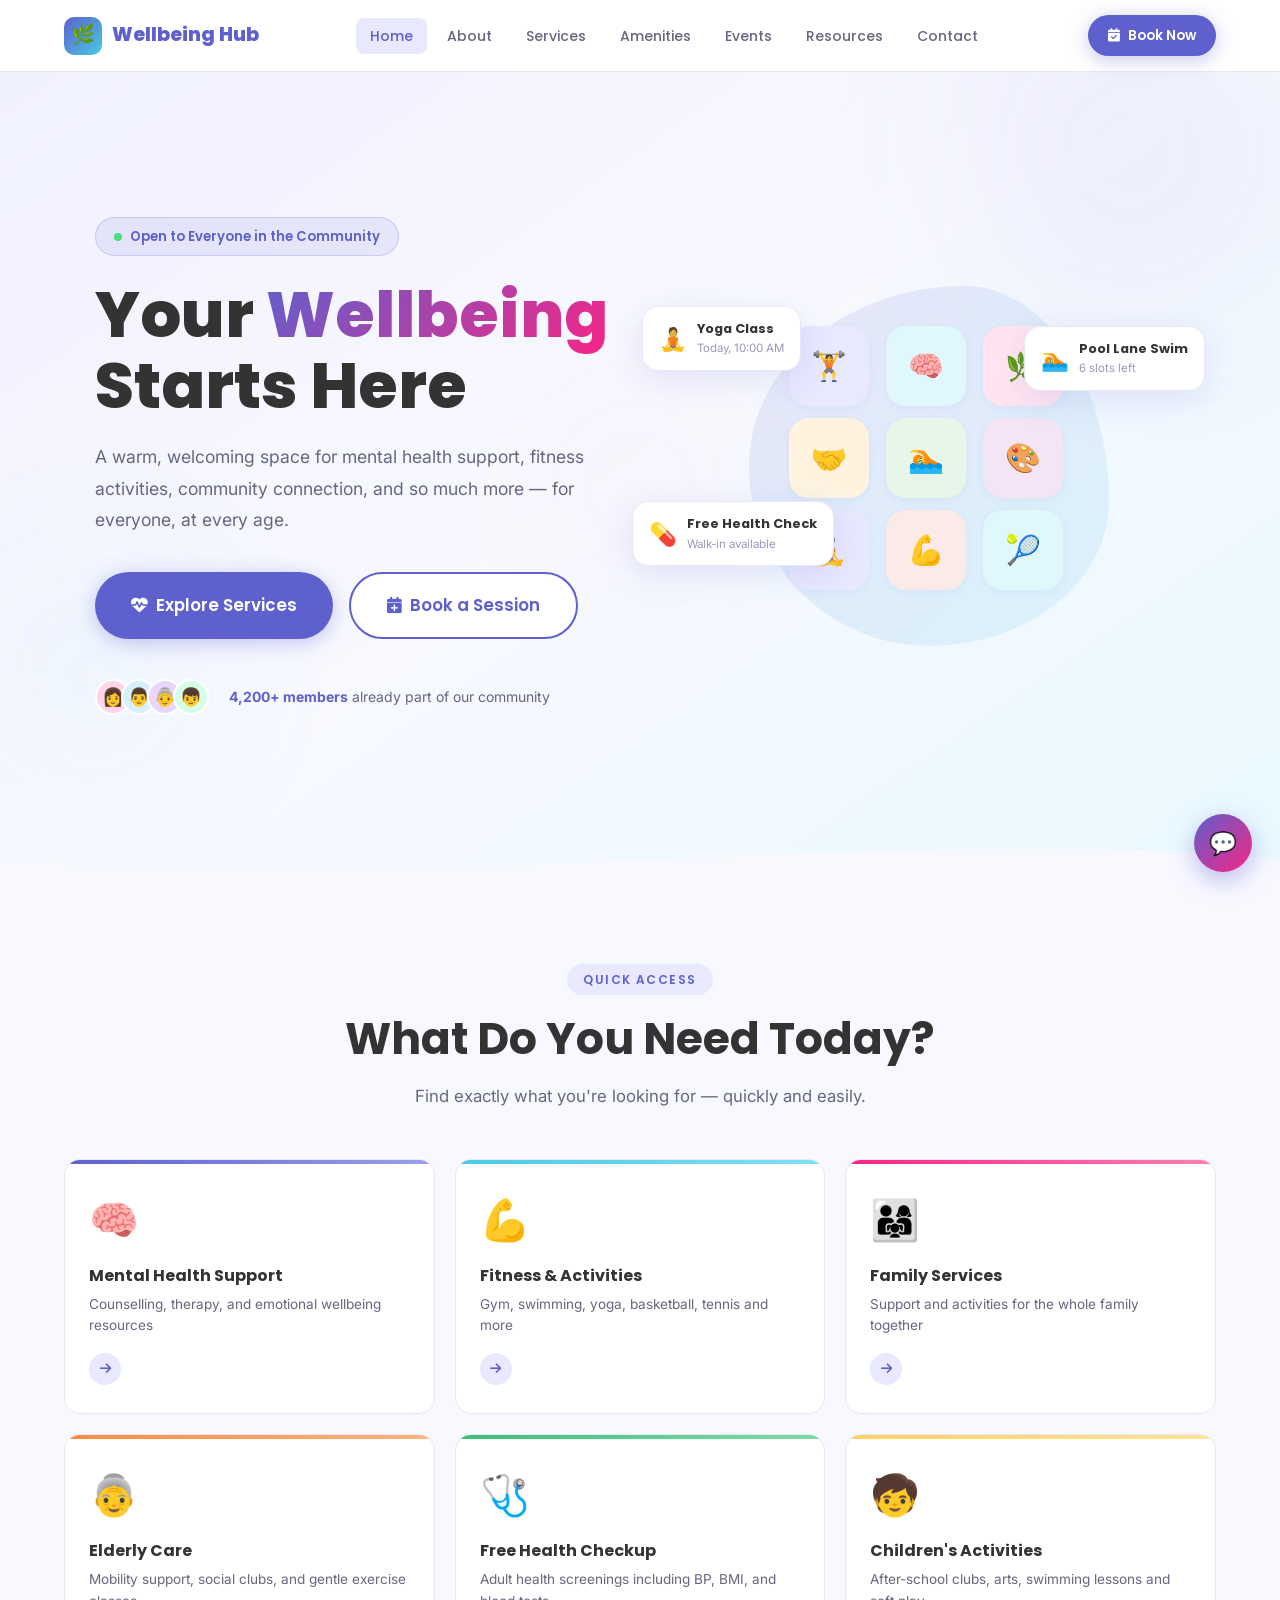
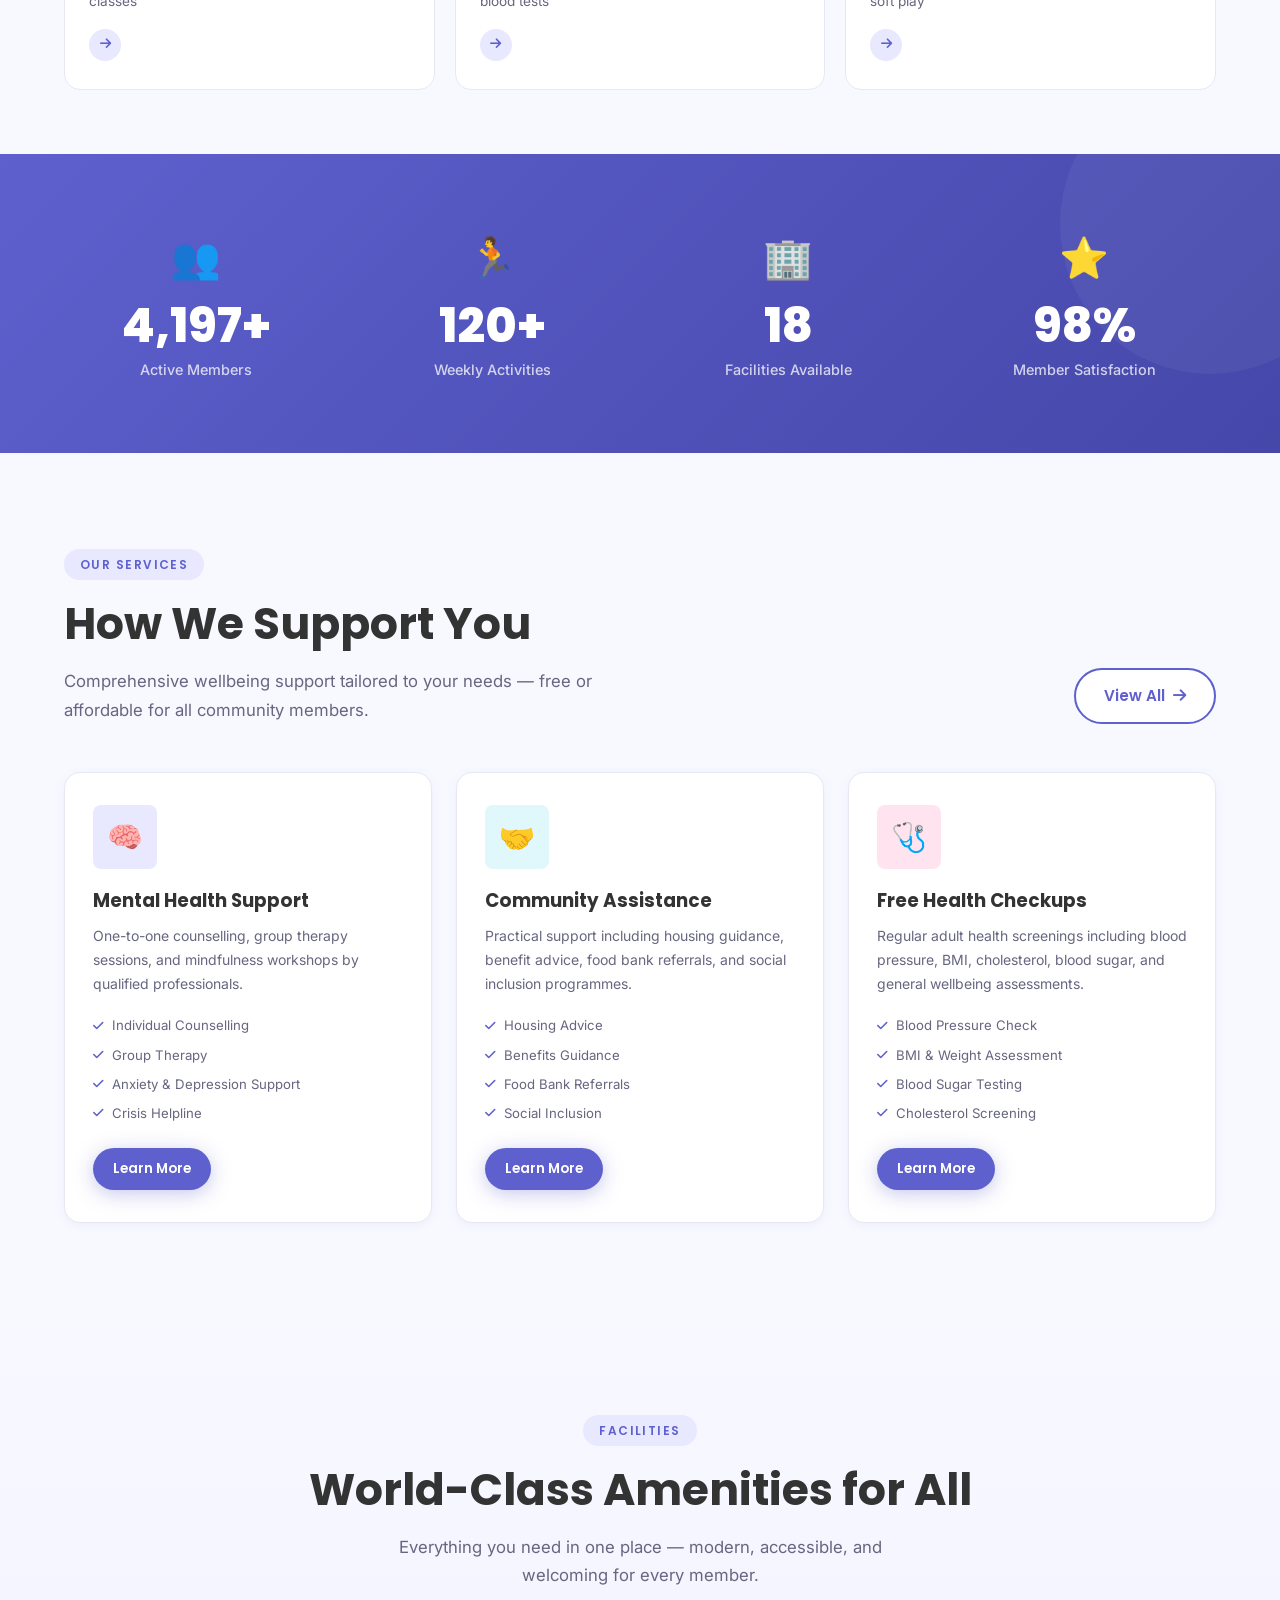
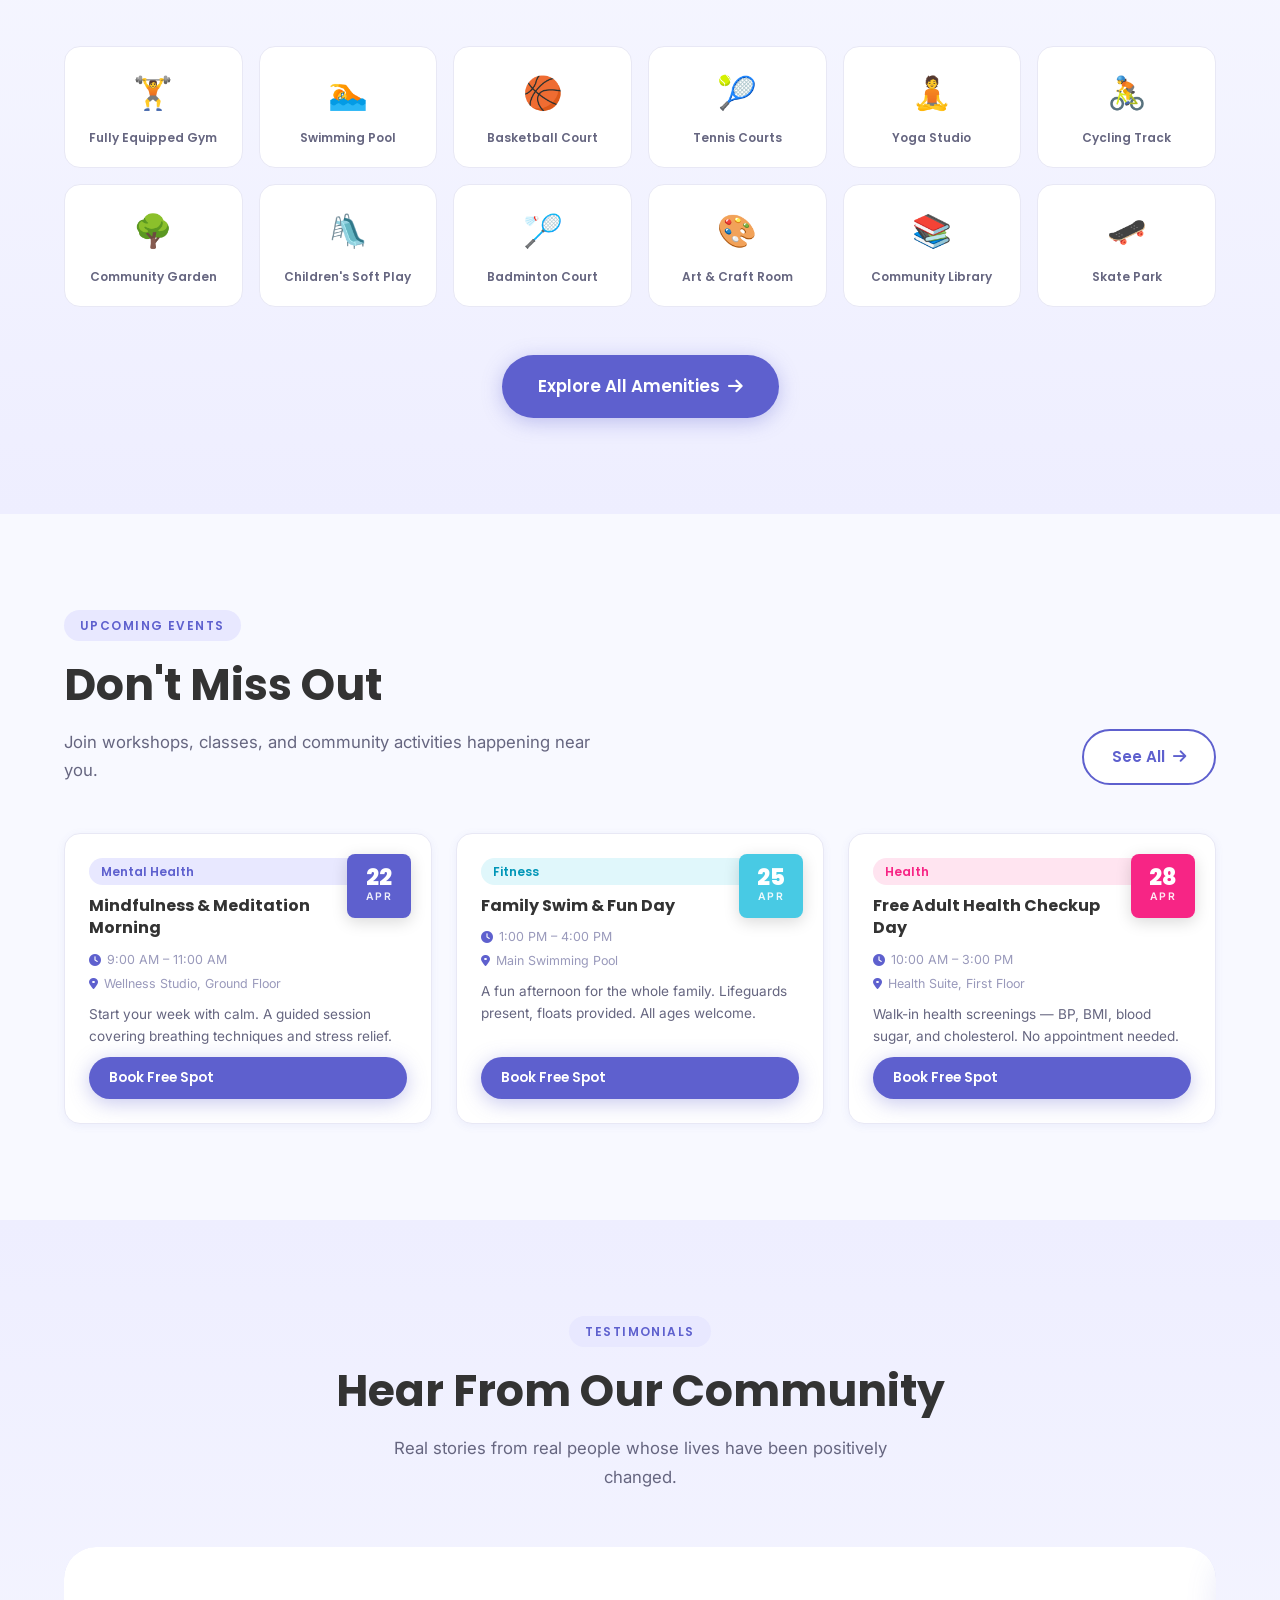
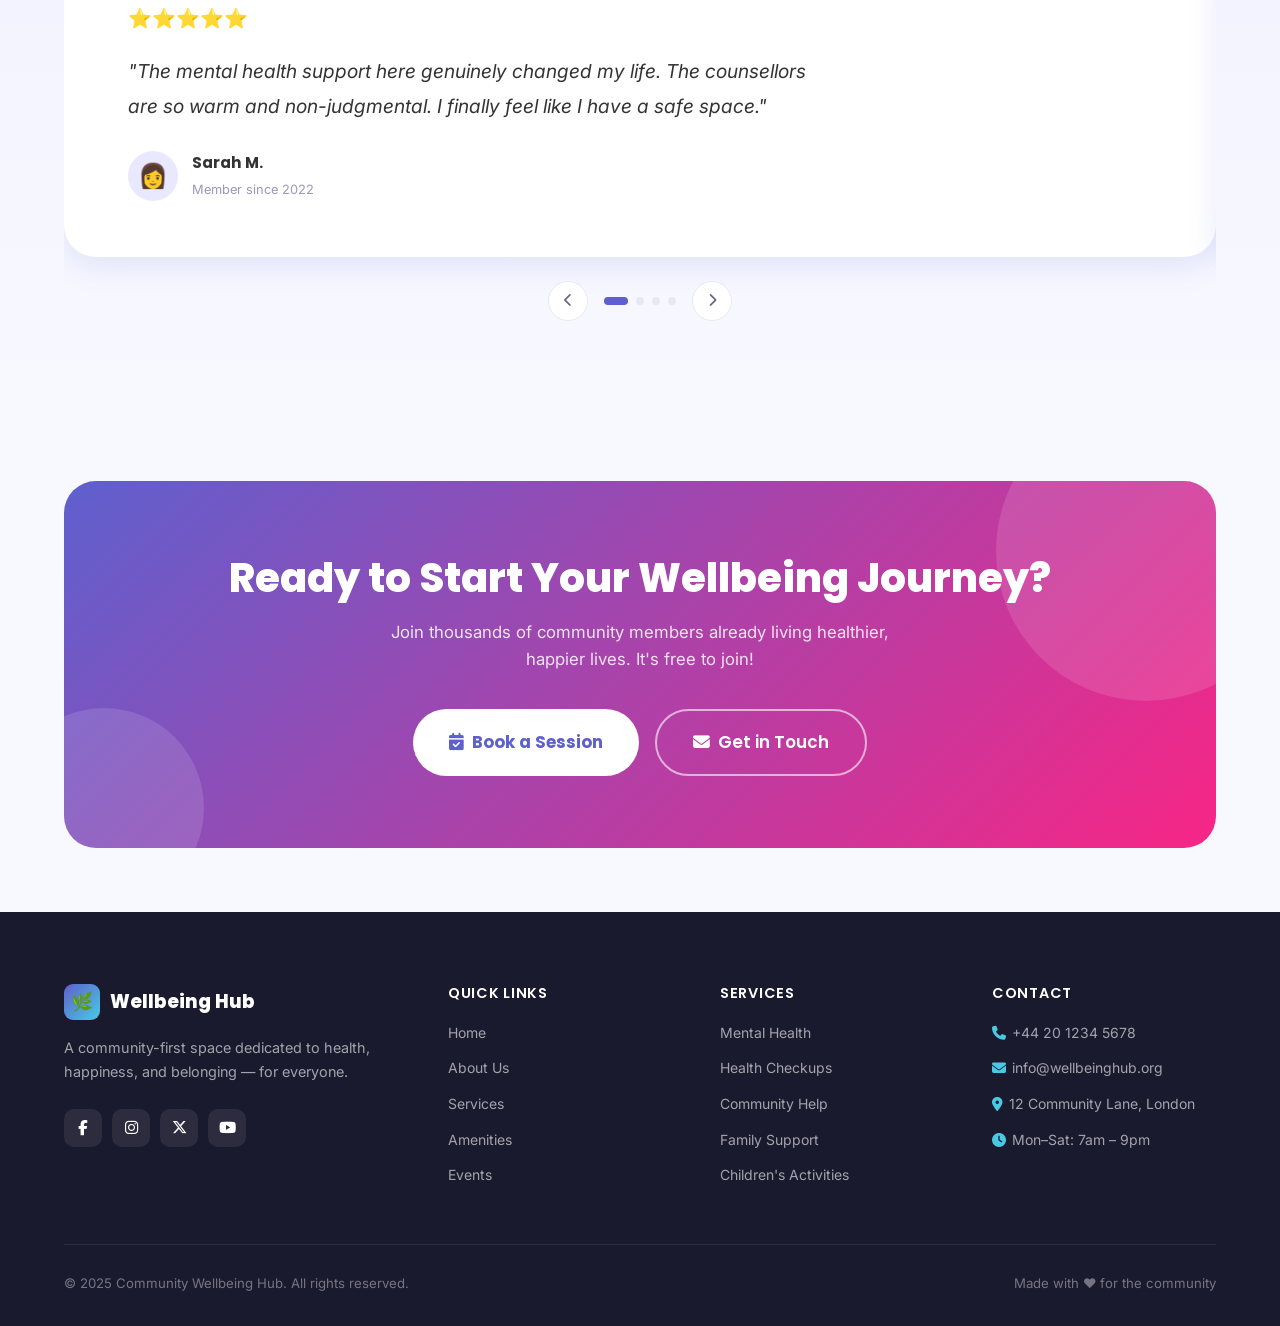
==== index.html @ 1d640276 "Initial commit - Community Wellbeing Hub" ====
<!DOCTYPE html>
<html lang="en">
<head>
  <meta charset="UTF-8" />
  <meta name="viewport" content="width=device-width, initial-scale=1.0" />
  <meta name="description" content="Community Wellbeing Hub — Your local centre for health, fitness, mental support, and community activities." />
  <title>Community Wellbeing Hub</title>
  <link rel="preconnect" href="https://fonts.googleapis.com" />
  <link rel="preconnect" href="https://fonts.gstatic.com" crossorigin />
  <link href="https://fonts.googleapis.com/css2?family=Poppins:wght@300;400;500;600;700;800;900&family=Inter:wght@300;400;500;600&display=swap" rel="stylesheet" />
  <link rel="stylesheet" href="https://cdnjs.cloudflare.com/ajax/libs/font-awesome/6.5.0/css/all.min.css" />
  <link rel="stylesheet" href="css/style.css" />
  <link rel="stylesheet" href="css/home.css" />
</head>
<body>

  <!-- ══════════ NAVBAR ══════════ -->
  <nav class="navbar">
    <div class="container nav-inner">
      <a href="index.html" class="nav-logo">
        <div class="nav-logo-icon">🌿</div>
        <span>Wellbeing Hub</span>
      </a>
      <ul class="nav-links">
        <li><a href="index.html" class="active">Home</a></li>
        <li><a href="pages/about.html">About</a></li>
        <li><a href="pages/services.html">Services</a></li>
        <li><a href="pages/amenities.html">Amenities</a></li>
        <li><a href="pages/events.html">Events</a></li>
        <li><a href="pages/resources.html">Resources</a></li>
        <li><a href="pages/contact.html">Contact</a></li>
      </ul>
      <div class="nav-cta">
        <a href="pages/booking.html" class="btn btn-primary btn-sm">
          <i class="fa-solid fa-calendar-check"></i> Book Now
        </a>
        <div class="hamburger" role="button" tabindex="0" aria-label="Menu">
          <span></span><span></span><span></span>
        </div>
      </div>
    </div>
  </nav>

  <!-- Mobile Nav -->
  <div class="mobile-nav">
    <a href="index.html">🏠 Home</a>
    <a href="pages/about.html">ℹ️ About Us</a>
    <a href="pages/services.html">❤️ Services</a>
    <a href="pages/amenities.html">🏊 Amenities</a>
    <a href="pages/events.html">📅 Events</a>
    <a href="pages/resources.html">📚 Resources</a>
    <a href="pages/contact.html">📞 Contact</a>
    <a href="pages/booking.html" class="btn btn-primary mobile-cta">
      <i class="fa-solid fa-calendar-check"></i> Book a Session
    </a>
  </div>

  <!-- ══════════ HERO ══════════ -->
  <section class="hero">
    <div class="hero-bg">
      <div class="hero-shape hero-shape-1"></div>
      <div class="hero-shape hero-shape-2"></div>
      <div class="hero-shape hero-shape-3"></div>
    </div>
    <div class="container hero-inner">
      <div class="hero-content">
        <div class="hero-badge">
          <span class="badge-dot"></span>
          Open to Everyone in the Community
        </div>
        <h1 class="hero-title">
          Your <span class="hero-highlight">Wellbeing</span><br>Starts Here
        </h1>
        <p class="hero-subtitle">
          A warm, welcoming space for mental health support, fitness activities,
          community connection, and so much more — for everyone, at every age.
        </p>
        <div class="hero-actions">
          <a href="pages/services.html" class="btn btn-primary btn-lg">
            <i class="fa-solid fa-heart-pulse"></i> Explore Services
          </a>
          <a href="pages/booking.html" class="btn btn-secondary btn-lg">
            <i class="fa-solid fa-calendar-plus"></i> Book a Session
          </a>
        </div>
        <div class="hero-trust">
          <div class="trust-avatars">
            <div class="avatar-circle" style="background:#FFD6E7">👩</div>
            <div class="avatar-circle" style="background:#D6F0FF">👨</div>
            <div class="avatar-circle" style="background:#E8D6FF">👵</div>
            <div class="avatar-circle" style="background:#D6FFE8">👦</div>
          </div>
          <p><strong>4,200+ members</strong> already part of our community</p>
        </div>
      </div>

      <div class="hero-visual">
        <div class="hero-card-float hero-card-1">
          <span>🧘</span>
          <div><strong>Yoga Class</strong><p>Today, 10:00 AM</p></div>
        </div>
        <div class="hero-card-float hero-card-2">
          <span>💊</span>
          <div><strong>Free Health Check</strong><p>Walk-in available</p></div>
        </div>
        <div class="hero-card-float hero-card-3">
          <span>🏊</span>
          <div><strong>Pool Lane Swim</strong><p>6 slots left</p></div>
        </div>
        <div class="hero-illustration">
          <div class="hero-blob"></div>
          <div class="hero-icon-grid">
            <div class="hero-icon-item" style="--clr:#E8E8FF">🏋️</div>
            <div class="hero-icon-item" style="--clr:#E0F7FB">🧠</div>
            <div class="hero-icon-item" style="--clr:#FFE4F0">🌿</div>
            <div class="hero-icon-item" style="--clr:#FFF3E0">🤝</div>
            <div class="hero-icon-item" style="--clr:#E8F5E9">🏊</div>
            <div class="hero-icon-item" style="--clr:#F3E5F5">🎨</div>
            <div class="hero-icon-item" style="--clr:#E8E8FF">🧘</div>
            <div class="hero-icon-item" style="--clr:#FCEAE8">💪</div>
            <div class="hero-icon-item" style="--clr:#E0F7FB">🎾</div>
          </div>
        </div>
      </div>
    </div>
    <div class="hero-wave">
      <svg viewBox="0 0 1440 80" fill="none" xmlns="http://www.w3.org/2000/svg" preserveAspectRatio="none">
        <path d="M0,40 C360,80 1080,0 1440,40 L1440,80 L0,80 Z" fill="#F8F9FF"/>
      </svg>
    </div>
  </section>

  <!-- ══════════ WHAT DO YOU NEED TODAY ══════════ -->
  <section class="needs section-pad-sm">
    <div class="container">
      <div class="text-center reveal">
        <span class="section-label">Quick Access</span>
        <h2 class="section-title">What Do You Need Today?</h2>
        <p class="section-subtitle">Find exactly what you're looking for — quickly and easily.</p>
      </div>
      <div class="needs-grid reveal">
        <a href="pages/mental-health.html" class="need-card need-mental">
          <div class="need-icon">🧠</div>
          <h3>Mental Health Support</h3>
          <p>Counselling, therapy, and emotional wellbeing resources</p>
          <span class="need-arrow"><i class="fa-solid fa-arrow-right"></i></span>
        </a>
        <a href="pages/amenities.html#fitness" class="need-card need-fitness">
          <div class="need-icon">💪</div>
          <h3>Fitness & Activities</h3>
          <p>Gym, swimming, yoga, basketball, tennis and more</p>
          <span class="need-arrow"><i class="fa-solid fa-arrow-right"></i></span>
        </a>
        <a href="pages/family-services.html" class="need-card need-family">
          <div class="need-icon">👨‍👩‍👧</div>
          <h3>Family Services</h3>
          <p>Support and activities for the whole family together</p>
          <span class="need-arrow"><i class="fa-solid fa-arrow-right"></i></span>
        </a>
        <a href="pages/elderly-care.html" class="need-card need-elderly">
          <div class="need-icon">👵</div>
          <h3>Elderly Care</h3>
          <p>Mobility support, social clubs, and gentle exercise classes</p>
          <span class="need-arrow"><i class="fa-solid fa-arrow-right"></i></span>
        </a>
        <a href="pages/health-checkup.html" class="need-card need-health">
          <div class="need-icon">🩺</div>
          <h3>Free Health Checkup</h3>
          <p>Adult health screenings including BP, BMI, and blood tests</p>
          <span class="need-arrow"><i class="fa-solid fa-arrow-right"></i></span>
        </a>
        <a href="pages/children-activities.html" class="need-card need-children">
          <div class="need-icon">🧒</div>
          <h3>Children's Activities</h3>
          <p>After-school clubs, arts, swimming lessons and soft play</p>
          <span class="need-arrow"><i class="fa-solid fa-arrow-right"></i></span>
        </a>
      </div>
    </div>
  </section>

  <!-- ══════════ STATS ══════════ -->
  <section class="stats-section">
    <div class="container">
      <div class="stats-grid">
        <div class="stat-item reveal">
          <div class="stat-icon">👥</div>
          <div class="stat-number" data-target="4200" data-suffix="+">0</div>
          <div class="stat-label">Active Members</div>
        </div>
        <div class="stat-item reveal">
          <div class="stat-icon">🏃</div>
          <div class="stat-number" data-target="120" data-suffix="+">0</div>
          <div class="stat-label">Weekly Activities</div>
        </div>
        <div class="stat-item reveal">
          <div class="stat-icon">🏢</div>
          <div class="stat-number" data-target="18" data-suffix="">0</div>
          <div class="stat-label">Facilities Available</div>
        </div>
        <div class="stat-item reveal">
          <div class="stat-icon">⭐</div>
          <div class="stat-number" data-target="98" data-suffix="%">0</div>
          <div class="stat-label">Member Satisfaction</div>
        </div>
      </div>
    </div>
  </section>

  <!-- ══════════ SERVICES PREVIEW ══════════ -->
  <section class="services-preview section-pad">
    <div class="container">
      <div class="services-header reveal">
        <div>
          <span class="section-label">Our Services</span>
          <h2 class="section-title">How We Support You</h2>
          <p class="section-subtitle">Comprehensive wellbeing support tailored to your needs — free or affordable for all community members.</p>
        </div>
        <a href="pages/services.html" class="btn btn-secondary">View All <i class="fa-solid fa-arrow-right"></i></a>
      </div>
      <div class="services-grid">
        <div class="service-card card reveal">
          <div class="service-icon-wrap" style="--sclr:#E8E8FF">🧠</div>
          <h3>Mental Health Support</h3>
          <p>One-to-one counselling, group therapy sessions, and mindfulness workshops by qualified professionals.</p>
          <ul class="service-list">
            <li><i class="fa-solid fa-check"></i> Individual Counselling</li>
            <li><i class="fa-solid fa-check"></i> Group Therapy</li>
            <li><i class="fa-solid fa-check"></i> Anxiety & Depression Support</li>
            <li><i class="fa-solid fa-check"></i> Crisis Helpline</li>
          </ul>
          <a href="pages/mental-health.html" class="btn btn-primary btn-sm">Learn More</a>
        </div>
        <div class="service-card card reveal">
          <div class="service-icon-wrap" style="--sclr:#E0F7FB">🤝</div>
          <h3>Community Assistance</h3>
          <p>Practical support including housing guidance, benefit advice, food bank referrals, and social inclusion programmes.</p>
          <ul class="service-list">
            <li><i class="fa-solid fa-check"></i> Housing Advice</li>
            <li><i class="fa-solid fa-check"></i> Benefits Guidance</li>
            <li><i class="fa-solid fa-check"></i> Food Bank Referrals</li>
            <li><i class="fa-solid fa-check"></i> Social Inclusion</li>
          </ul>
          <a href="pages/community-support.html" class="btn btn-primary btn-sm">Learn More</a>
        </div>
        <div class="service-card card reveal">
          <div class="service-icon-wrap" style="--sclr:#FFE4F0">🩺</div>
          <h3>Free Health Checkups</h3>
          <p>Regular adult health screenings including blood pressure, BMI, cholesterol, blood sugar, and general wellbeing assessments.</p>
          <ul class="service-list">
            <li><i class="fa-solid fa-check"></i> Blood Pressure Check</li>
            <li><i class="fa-solid fa-check"></i> BMI & Weight Assessment</li>
            <li><i class="fa-solid fa-check"></i> Blood Sugar Testing</li>
            <li><i class="fa-solid fa-check"></i> Cholesterol Screening</li>
          </ul>
          <a href="pages/health-checkup.html" class="btn btn-primary btn-sm">Learn More</a>
        </div>
      </div>
    </div>
  </section>

  <!-- ══════════ AMENITIES PREVIEW ══════════ -->
  <section class="amenities-preview section-pad">
    <div class="container">
      <div class="text-center reveal">
        <span class="section-label">Facilities</span>
        <h2 class="section-title">World-Class Amenities for All</h2>
        <p class="section-subtitle">Everything you need in one place — modern, accessible, and welcoming for every member.</p>
      </div>
      <div class="amenities-grid reveal">
        <div class="amenity-item"><div class="amenity-emoji">🏋️</div><span>Fully Equipped Gym</span></div>
        <div class="amenity-item"><div class="amenity-emoji">🏊</div><span>Swimming Pool</span></div>
        <div class="amenity-item"><div class="amenity-emoji">🏀</div><span>Basketball Court</span></div>
        <div class="amenity-item"><div class="amenity-emoji">🎾</div><span>Tennis Courts</span></div>
        <div class="amenity-item"><div class="amenity-emoji">🧘</div><span>Yoga Studio</span></div>
        <div class="amenity-item"><div class="amenity-emoji">🚴</div><span>Cycling Track</span></div>
        <div class="amenity-item"><div class="amenity-emoji">🌳</div><span>Community Garden</span></div>
        <div class="amenity-item"><div class="amenity-emoji">🛝</div><span>Children's Soft Play</span></div>
        <div class="amenity-item"><div class="amenity-emoji">🏸</div><span>Badminton Court</span></div>
        <div class="amenity-item"><div class="amenity-emoji">🎨</div><span>Art & Craft Room</span></div>
        <div class="amenity-item"><div class="amenity-emoji">📚</div><span>Community Library</span></div>
        <div class="amenity-item"><div class="amenity-emoji">🛹</div><span>Skate Park</span></div>
      </div>
      <div class="text-center" style="margin-top:48px;">
        <a href="pages/amenities.html" class="btn btn-primary btn-lg">
          Explore All Amenities <i class="fa-solid fa-arrow-right"></i>
        </a>
      </div>
    </div>
  </section>

  <!-- ══════════ EVENTS PREVIEW ══════════ -->
  <section class="events-preview section-pad">
    <div class="container">
      <div class="events-header reveal">
        <div>
          <span class="section-label">Upcoming Events</span>
          <h2 class="section-title">Don't Miss Out</h2>
          <p class="section-subtitle">Join workshops, classes, and community activities happening near you.</p>
        </div>
        <a href="pages/events.html" class="btn btn-secondary">See All <i class="fa-solid fa-arrow-right"></i></a>
      </div>
      <div class="events-grid">
        <div class="event-card card reveal">
          <div class="event-date-badge">
            <span class="event-day">22</span>
            <span class="event-month">Apr</span>
          </div>
          <div class="event-body">
            <span class="badge badge-primary">Mental Health</span>
            <h3>Mindfulness & Meditation Morning</h3>
            <div class="event-meta">
              <span><i class="fa-solid fa-clock"></i> 9:00 AM – 11:00 AM</span>
              <span><i class="fa-solid fa-location-dot"></i> Wellness Studio, Ground Floor</span>
            </div>
            <p>Start your week with calm. A guided session covering breathing techniques and stress relief.</p>
            <a href="pages/booking.html" class="btn btn-primary btn-sm">Book Free Spot</a>
          </div>
        </div>
        <div class="event-card card reveal">
          <div class="event-date-badge" style="--ebc:#48CAE4">
            <span class="event-day">25</span>
            <span class="event-month">Apr</span>
          </div>
          <div class="event-body">
            <span class="badge badge-secondary">Fitness</span>
            <h3>Family Swim & Fun Day</h3>
            <div class="event-meta">
              <span><i class="fa-solid fa-clock"></i> 1:00 PM – 4:00 PM</span>
              <span><i class="fa-solid fa-location-dot"></i> Main Swimming Pool</span>
            </div>
            <p>A fun afternoon for the whole family. Lifeguards present, floats provided. All ages welcome.</p>
            <a href="pages/booking.html" class="btn btn-primary btn-sm">Book Free Spot</a>
          </div>
        </div>
        <div class="event-card card reveal">
          <div class="event-date-badge" style="--ebc:#F72585">
            <span class="event-day">28</span>
            <span class="event-month">Apr</span>
          </div>
          <div class="event-body">
            <span class="badge badge-accent">Health</span>
            <h3>Free Adult Health Checkup Day</h3>
            <div class="event-meta">
              <span><i class="fa-solid fa-clock"></i> 10:00 AM – 3:00 PM</span>
              <span><i class="fa-solid fa-location-dot"></i> Health Suite, First Floor</span>
            </div>
            <p>Walk-in health screenings — BP, BMI, blood sugar, and cholesterol. No appointment needed.</p>
            <a href="pages/booking.html" class="btn btn-primary btn-sm">Book Free Spot</a>
          </div>
        </div>
      </div>
    </div>
  </section>

  <!-- ══════════ TESTIMONIALS ══════════ -->
  <section class="testimonials section-pad">
    <div class="container">
      <div class="text-center reveal">
        <span class="section-label">Testimonials</span>
        <h2 class="section-title">Hear From Our Community</h2>
        <p class="section-subtitle">Real stories from real people whose lives have been positively changed.</p>
      </div>
      <div class="testimonial-slider reveal">
        <div class="testimonial-track">
          <div class="testimonial-card">
            <div class="t-stars">⭐⭐⭐⭐⭐</div>
            <p class="t-quote">"The mental health support here genuinely changed my life. The counsellors are so warm and non-judgmental. I finally feel like I have a safe space."</p>
            <div class="t-author">
              <div class="t-avatar" style="background:#E8E8FF">👩</div>
              <div><strong>Sarah M.</strong><span>Member since 2022</span></div>
            </div>
          </div>
          <div class="testimonial-card">
            <div class="t-stars">⭐⭐⭐⭐⭐</div>
            <p class="t-quote">"I bring my dad here every Tuesday for the elderly social club. He's made so many friends and his mood has completely transformed. Incredible place."</p>
            <div class="t-author">
              <div class="t-avatar" style="background:#E0F7FB">👨</div>
              <div><strong>James T.</strong><span>Family Member</span></div>
            </div>
          </div>
          <div class="testimonial-card">
            <div class="t-stars">⭐⭐⭐⭐⭐</div>
            <p class="t-quote">"The free health checkup caught my high blood pressure early. The staff were brilliant and I was referred quickly. It could have saved my life."</p>
            <div class="t-author">
              <div class="t-avatar" style="background:#FFE4F0">👵</div>
              <div><strong>Patricia K.</strong><span>Local Resident</span></div>
            </div>
          </div>
          <div class="testimonial-card">
            <div class="t-stars">⭐⭐⭐⭐⭐</div>
            <p class="t-quote">"My kids absolutely love the after-school clubs and soft play area. As a single mum, having an affordable, safe space nearby is everything."</p>
            <div class="t-author">
              <div class="t-avatar" style="background:#D6FFE8">👩‍👧</div>
              <div><strong>Amina R.</strong><span>Parent & Member</span></div>
            </div>
          </div>
        </div>
        <div class="t-controls">
          <button class="t-prev" aria-label="Previous"><i class="fa-solid fa-chevron-left"></i></button>
          <div class="t-dots">
            <button class="t-dot active"></button>
            <button class="t-dot"></button>
            <button class="t-dot"></button>
            <button class="t-dot"></button>
          </div>
          <button class="t-next" aria-label="Next"><i class="fa-solid fa-chevron-right"></i></button>
        </div>
      </div>
    </div>
  </section>

  <!-- ══════════ CTA BANNER ══════════ -->
  <section class="cta-banner section-pad-sm">
    <div class="container">
      <div class="cta-inner reveal">
        <div class="cta-shapes">
          <div class="cta-shape cta-shape-1"></div>
          <div class="cta-shape cta-shape-2"></div>
        </div>
        <div class="cta-content">
          <h2>Ready to Start Your Wellbeing Journey?</h2>
          <p>Join thousands of community members already living healthier, happier lives. It's free to join!</p>
          <div class="cta-actions">
            <a href="pages/booking.html" class="btn btn-white btn-lg">
              <i class="fa-solid fa-calendar-check"></i> Book a Session
            </a>
            <a href="pages/contact.html" class="btn btn-outline-white btn-lg">
              <i class="fa-solid fa-envelope"></i> Get in Touch
            </a>
          </div>
        </div>
      </div>
    </div>
  </section>

  <!-- ══════════ FOOTER ══════════ -->
  <footer class="footer">
    <div class="container">
      <div class="footer-grid">
        <div class="footer-brand">
          <div class="footer-logo">
            <div class="footer-logo-icon">🌿</div>
            Wellbeing Hub
          </div>
          <p>A community-first space dedicated to health, happiness, and belonging — for everyone.</p>
          <div class="footer-socials">
            <a href="#" class="social-btn" aria-label="Facebook"><i class="fa-brands fa-facebook-f"></i></a>
            <a href="#" class="social-btn" aria-label="Instagram"><i class="fa-brands fa-instagram"></i></a>
            <a href="#" class="social-btn" aria-label="Twitter"><i class="fa-brands fa-x-twitter"></i></a>
            <a href="#" class="social-btn" aria-label="YouTube"><i class="fa-brands fa-youtube"></i></a>
          </div>
        </div>
        <div class="footer-col">
          <h4>Quick Links</h4>
          <ul>
            <li><a href="index.html">Home</a></li>
            <li><a href="pages/about.html">About Us</a></li>
            <li><a href="pages/services.html">Services</a></li>
            <li><a href="pages/amenities.html">Amenities</a></li>
            <li><a href="pages/events.html">Events</a></li>
          </ul>
        </div>
        <div class="footer-col">
          <h4>Services</h4>
          <ul>
            <li><a href="pages/mental-health.html">Mental Health</a></li>
            <li><a href="pages/health-checkup.html">Health Checkups</a></li>
            <li><a href="pages/community-support.html">Community Help</a></li>
            <li><a href="pages/family-services.html">Family Support</a></li>
            <li><a href="pages/children-activities.html">Children's Activities</a></li>
          </ul>
        </div>
        <div class="footer-col">
          <h4>Contact</h4>
          <ul>
            <li><a href="tel:+442012345678"><i class="fa-solid fa-phone" style="margin-right:6px;color:var(--secondary)"></i>+44 20 1234 5678</a></li>
            <li><a href="mailto:info@wellbeinghub.org"><i class="fa-solid fa-envelope" style="margin-right:6px;color:var(--secondary)"></i>info@wellbeinghub.org</a></li>
            <li><a href="pages/contact.html"><i class="fa-solid fa-location-dot" style="margin-right:6px;color:var(--secondary)"></i>12 Community Lane, London</a></li>
            <li><a href="#"><i class="fa-solid fa-clock" style="margin-right:6px;color:var(--secondary)"></i>Mon–Sat: 7am – 9pm</a></li>
          </ul>
        </div>
      </div>
      <div class="footer-bottom">
        <p>© 2025 Community Wellbeing Hub. All rights reserved.</p>
        <p>Made with ❤️ for the community</p>
      </div>
    </div>
  </footer>

  <!-- ══════════ LIVE CHAT ══════════ -->
  <div class="chat-widget">
    <div class="chat-panel">
      <div class="chat-header">
        <div class="chat-avatar">💬</div>
        <div class="chat-header-info">
          <h4>Wellbeing Support</h4>
          <span><span class="online-dot"></span> We're online now</span>
        </div>
      </div>
      <div class="chat-messages">
        <div class="msg msg-bot">Hi! 👋 Welcome to Wellbeing Hub. How can I help you today?</div>
        <div class="msg msg-bot">Ask me about services, amenities, events, or bookings!</div>
      </div>
      <div class="chat-input-row">
        <input type="text" placeholder="Type a message..." aria-label="Chat message" />
        <button class="chat-send" aria-label="Send"><i class="fa-solid fa-paper-plane"></i></button>
      </div>
    </div>
    <div class="chat-bubble" role="button" aria-label="Open chat">💬</div>
  </div>

  <script src="js/main.js"></script>
</body>
</html>
---- css/style.css ----
/* ============================================================
   COMMUNITY WELLBEING HUB — Global Stylesheet
   Colour: Warm & Welcoming | Fonts: Poppins + Inter
   ============================================================ */

@import url('https://fonts.googleapis.com/css2?family=Poppins:wght@300;400;500;600;700;800;900&family=Inter:wght@300;400;500;600&display=swap');

:root {
  --primary:       #5E60CE;
  --primary-dark:  #4547A9;
  --primary-light: #E8E8FF;
  --secondary:     #48CAE4;
  --secondary-dark:#0096B7;
  --accent:        #F72585;
  --accent-light:  #FFE4F0;
  --white:         #FFFFFF;
  --bg:            #F8F9FF;
  --bg-card:       #FFFFFF;
  --text:          #333333;
  --text-light:    #666680;
  --text-muted:    #9999BB;
  --border:        #E8E8F5;
  --shadow-sm:     0 2px 8px rgba(94,96,206,0.08);
  --shadow-md:     0 8px 32px rgba(94,96,206,0.14);
  --shadow-lg:     0 20px 60px rgba(94,96,206,0.18);
  --radius-sm:     8px;
  --radius-md:     16px;
  --radius-lg:     24px;
  --radius-xl:     32px;
  --transition:    all 0.3s cubic-bezier(0.4,0,0.2,1);
  --nav-height:    72px;
}

*, *::before, *::after { box-sizing: border-box; margin: 0; padding: 0; }
html { scroll-behavior: smooth; }
body {
  font-family: 'Inter', sans-serif;
  background: var(--bg);
  color: var(--text);
  line-height: 1.6;
  overflow-x: hidden;
}
h1,h2,h3,h4,h5,h6 { font-family: 'Poppins', sans-serif; line-height: 1.25; }
a { text-decoration: none; color: inherit; }
img { max-width: 100%; display: block; }
ul { list-style: none; }
button { cursor: pointer; border: none; background: none; font-family: inherit; }

/* ── Utilities ── */
.container   { max-width: 1200px; margin: 0 auto; padding: 0 24px; }
.section-pad { padding: 96px 0; }
.section-pad-sm { padding: 64px 0; }
.text-center { text-align: center; }
.text-center .section-subtitle { margin: 0 auto; }

.section-label {
  display: inline-block;
  font-family: 'Poppins', sans-serif;
  font-size: 0.75rem;
  font-weight: 600;
  letter-spacing: 0.12em;
  text-transform: uppercase;
  color: var(--primary);
  background: var(--primary-light);
  padding: 6px 16px;
  border-radius: 100px;
  margin-bottom: 16px;
}

.section-title {
  font-size: clamp(1.8rem, 4vw, 2.75rem);
  font-weight: 700;
  margin-bottom: 16px;
}

.section-subtitle {
  font-size: 1.05rem;
  color: var(--text-light);
  max-width: 560px;
  line-height: 1.7;
}

/* ── Buttons ── */
.btn {
  display: inline-flex;
  align-items: center;
  gap: 8px;
  padding: 14px 28px;
  border-radius: 100px;
  font-family: 'Poppins', sans-serif;
  font-size: 0.95rem;
  font-weight: 600;
  transition: var(--transition);
  white-space: nowrap;
}
.btn-primary { background: var(--primary); color: var(--white); box-shadow: 0 4px 20px rgba(94,96,206,0.35); }
.btn-primary:hover { background: var(--primary-dark); transform: translateY(-2px); box-shadow: 0 8px 28px rgba(94,96,206,0.4); }
.btn-secondary { background: var(--white); color: var(--primary); border: 2px solid var(--primary); }
.btn-secondary:hover { background: var(--primary-light); transform: translateY(-2px); }
.btn-accent { background: var(--accent); color: var(--white); }
.btn-accent:hover { background: #d4196f; transform: translateY(-2px); }
.btn-white { background: var(--white); color: var(--primary); font-weight: 700; }
.btn-white:hover { transform: translateY(-2px); box-shadow: var(--shadow-md); }
.btn-outline-white { background: transparent; color: var(--white); border: 2px solid rgba(255,255,255,0.6); }
.btn-outline-white:hover { background: rgba(255,255,255,0.15); border-color: var(--white); }
.btn-lg  { padding: 18px 36px; font-size: 1.05rem; }
.btn-sm  { padding: 10px 20px; font-size: 0.85rem; }

/* ── Cards ── */
.card {
  background: var(--bg-card);
  border-radius: var(--radius-md);
  box-shadow: var(--shadow-sm);
  border: 1px solid var(--border);
  transition: var(--transition);
  overflow: hidden;
}
.card:hover { transform: translateY(-6px); box-shadow: var(--shadow-md); }

/* ── Badges ── */
.badge { display: inline-block; padding: 4px 12px; border-radius: 100px; font-size: 0.75rem; font-weight: 600; font-family: 'Poppins', sans-serif; }
.badge-primary   { background: var(--primary-light); color: var(--primary); }
.badge-accent    { background: var(--accent-light);  color: var(--accent); }
.badge-secondary { background: #E0F7FB; color: var(--secondary-dark); }

/* ── Reveal Animation ── */
.reveal { opacity: 0; transform: translateY(28px); transition: opacity 0.65s ease, transform 0.65s ease; }
.reveal.revealed { opacity: 1; transform: translateY(0); }

/* ══════════════════════════════════════════
   NAVBAR
══════════════════════════════════════════ */
.navbar {
  position: fixed;
  top: 0; left: 0; right: 0;
  height: var(--nav-height);
  background: rgba(255,255,255,0.95);
  backdrop-filter: blur(12px);
  border-bottom: 1px solid var(--border);
  z-index: 1000;
  transition: var(--transition);
}
.navbar.scrolled { box-shadow: var(--shadow-md); }

.nav-inner {
  display: flex;
  align-items: center;
  justify-content: space-between;
  height: 100%;
}

.nav-logo {
  display: flex; align-items: center; gap: 10px;
  font-family: 'Poppins', sans-serif;
  font-weight: 800; font-size: 1.2rem; color: var(--primary);
}
.nav-logo-icon {
  width: 38px; height: 38px;
  background: linear-gradient(135deg, var(--primary), var(--secondary));
  border-radius: 10px;
  display: flex; align-items: center; justify-content: center;
  font-size: 1.2rem;
}

.nav-links { display: flex; align-items: center; gap: 6px; }
.nav-links a {
  font-family: 'Poppins', sans-serif;
  font-size: 0.875rem; font-weight: 500;
  color: var(--text-light);
  padding: 8px 14px; border-radius: 8px;
  transition: var(--transition);
}
.nav-links a:hover, .nav-links a.active { color: var(--primary); background: var(--primary-light); }

.nav-cta { display: flex; align-items: center; gap: 12px; }

.hamburger { display: none; flex-direction: column; gap: 5px; padding: 8px; cursor: pointer; }
.hamburger span { display: block; width: 24px; height: 2px; background: var(--text); border-radius: 2px; transition: var(--transition); }

.mobile-nav {
  display: none;
  position: fixed;
  top: var(--nav-height); left: 0; right: 0;
  background: var(--white);
  border-bottom: 1px solid var(--border);
  padding: 20px 24px;
  z-index: 999;
  box-shadow: var(--shadow-md);
  flex-direction: column; gap: 4px;
}
.mobile-nav.open { display: flex; }
.mobile-nav a {
  font-family: 'Poppins', sans-serif;
  font-size: 0.95rem; font-weight: 500;
  color: var(--text); padding: 12px 16px;
  border-radius: 10px; transition: var(--transition);
}
.mobile-nav a:hover { background: var(--primary-light); color: var(--primary); }
.mobile-nav .mobile-cta { margin-top: 12px; }

/* ══════════════════════════════════════════
   PAGE HERO (inner pages)
══════════════════════════════════════════ */
.page-hero {
  padding: 140px 0 80px;
  background: linear-gradient(145deg, #F0F0FF 0%, #F8F9FF 50%, #E8F9FF 100%);
  position: relative;
  overflow: hidden;
}
.page-hero::before {
  content: '';
  position: absolute;
  top: -100px; right: -100px;
  width: 400px; height: 400px;
  background: radial-gradient(circle, rgba(94,96,206,0.12), transparent 70%);
  border-radius: 50%;
}
.page-hero-content { position: relative; z-index: 2; }
.page-hero-content .section-label { margin-bottom: 14px; }
.page-hero-content h1 { font-size: clamp(2rem, 4vw, 3rem); font-weight: 800; margin-bottom: 16px; }
.page-hero-content p  { font-size: 1.05rem; color: var(--text-light); max-width: 580px; line-height: 1.8; }

/* Breadcrumb */
.breadcrumb {
  display: flex; align-items: center; gap: 8px;
  font-size: 0.825rem; color: var(--text-muted);
  margin-bottom: 20px;
}
.breadcrumb a { color: var(--primary); }
.breadcrumb span { color: var(--text-muted); }

/* ══════════════════════════════════════════
   FOOTER
══════════════════════════════════════════ */
.footer {
  background: #1A1A2E;
  color: rgba(255,255,255,0.75);
  padding: 72px 0 32px;
}
.footer-grid {
  display: grid;
  grid-template-columns: 1.5fr 1fr 1fr 1fr;
  gap: 48px;
  margin-bottom: 56px;
}
.footer-logo {
  display: flex; align-items: center; gap: 10px;
  font-family: 'Poppins', sans-serif;
  font-weight: 800; font-size: 1.15rem; color: var(--white);
}
.footer-logo-icon {
  width: 36px; height: 36px;
  background: linear-gradient(135deg, var(--primary), var(--secondary));
  border-radius: 9px;
  display: flex; align-items: center; justify-content: center; font-size: 1.1rem;
}
.footer-brand p { font-size: 0.9rem; line-height: 1.7; margin: 16px 0 24px; color: rgba(255,255,255,0.6); }
.footer-socials { display: flex; gap: 10px; }
.social-btn {
  width: 38px; height: 38px;
  background: rgba(255,255,255,0.08);
  border-radius: 10px;
  display: flex; align-items: center; justify-content: center;
  font-size: 0.95rem; transition: var(--transition); color: var(--white);
}
.social-btn:hover { background: var(--primary); }
.footer-col h4 {
  font-family: 'Poppins', sans-serif;
  font-size: 0.9rem; font-weight: 600; color: var(--white);
  margin-bottom: 18px; letter-spacing: 0.05em; text-transform: uppercase;
}
.footer-col ul { display: flex; flex-direction: column; gap: 10px; }
.footer-col ul li a { font-size: 0.875rem; color: rgba(255,255,255,0.6); transition: var(--transition); }
.footer-col ul li a:hover { color: var(--secondary); padding-left: 4px; }
.footer-bottom {
  border-top: 1px solid rgba(255,255,255,0.08);
  padding-top: 28px;
  display: flex; align-items: center; justify-content: space-between;
  font-size: 0.825rem; color: rgba(255,255,255,0.4);
}

/* ══════════════════════════════════════════
   LIVE CHAT WIDGET
══════════════════════════════════════════ */
.chat-widget { position: fixed; bottom: 28px; right: 28px; z-index: 2000; }
.chat-bubble {
  width: 58px; height: 58px;
  background: linear-gradient(135deg, var(--primary), var(--accent));
  border-radius: 50%;
  display: flex; align-items: center; justify-content: center;
  font-size: 1.4rem; color: var(--white);
  box-shadow: 0 8px 24px rgba(94,96,206,0.4);
  cursor: pointer; transition: var(--transition);
  animation: pulse-chat 2.5s infinite;
}
.chat-bubble:hover { transform: scale(1.1); }
@keyframes pulse-chat {
  0%,100% { box-shadow: 0 8px 24px rgba(94,96,206,0.4); }
  50%      { box-shadow: 0 8px 32px rgba(94,96,206,0.65), 0 0 0 12px rgba(94,96,206,0.08); }
}
.chat-panel {
  position: absolute; bottom: 72px; right: 0;
  width: 320px; background: var(--white);
  border-radius: var(--radius-lg);
  box-shadow: var(--shadow-lg);
  overflow: hidden;
  display: none; flex-direction: column;
}
.chat-panel.open { display: flex; animation: slideUp 0.3s ease; }
@keyframes slideUp { from { opacity:0; transform:translateY(16px); } to { opacity:1; transform:translateY(0); } }
.chat-header {
  background: linear-gradient(135deg, var(--primary), var(--primary-dark));
  color: var(--white); padding: 18px 20px;
  display: flex; align-items: center; gap: 12px;
}
.chat-avatar { width: 38px; height: 38px; background: rgba(255,255,255,0.2); border-radius: 50%; display: flex; align-items: center; justify-content: center; font-size: 1.1rem; }
.chat-header-info h4 { font-size: 0.9rem; font-weight: 600; color: var(--white); }
.chat-header-info span { font-size: 0.75rem; opacity: 0.8; display: flex; align-items: center; gap: 4px; }
.online-dot { width: 6px; height: 6px; background: #4ade80; border-radius: 50%; display: inline-block; }
.chat-messages { padding: 16px; height: 200px; overflow-y: auto; display: flex; flex-direction: column; gap: 10px; }
.msg { max-width: 80%; padding: 10px 14px; border-radius: 16px; font-size: 0.825rem; line-height: 1.5; }
.msg-bot { background: var(--bg); color: var(--text); border-bottom-left-radius: 4px; align-self: flex-start; }
.msg-user { background: var(--primary); color: var(--white); border-bottom-right-radius: 4px; align-self: flex-end; }
.chat-input-row { display: flex; align-items: center; gap: 8px; padding: 12px 16px; border-top: 1px solid var(--border); }
.chat-input-row input { flex: 1; border: 1px solid var(--border); border-radius: 100px; padding: 9px 16px; font-size: 0.825rem; font-family: 'Inter', sans-serif; outline: none; transition: var(--transition); }
.chat-input-row input:focus { border-color: var(--primary); }
.chat-send { width: 34px; height: 34px; background: var(--primary); border-radius: 50%; display: flex; align-items: center; justify-content: center; color: var(--white); font-size: 0.9rem; transition: var(--transition); }
.chat-send:hover { background: var(--primary-dark); }

/* ══════════════════════════════════════════
   CTA BANNER (reusable across pages)
══════════════════════════════════════════ */
.cta-banner { background: var(--bg); }
.cta-inner {
  background: linear-gradient(135deg, var(--primary) 0%, var(--accent) 100%);
  border-radius: var(--radius-xl); padding: 72px 56px;
  text-align: center; position: relative; overflow: hidden;
}
.cta-shape { position: absolute; border-radius: 50%; opacity: 0.12; background: var(--white); }
.cta-shape-1 { width: 300px; height: 300px; top: -80px; right: -80px; }
.cta-shape-2 { width: 200px; height: 200px; bottom: -60px; left: -60px; }
.cta-content { position: relative; z-index: 2; }
.cta-content h2 { font-size: clamp(1.75rem, 3.5vw, 2.5rem); font-weight: 800; color: var(--white); margin-bottom: 16px; }
.cta-content p  { font-size: 1.05rem; color: rgba(255,255,255,0.85); margin-bottom: 36px; max-width: 520px; margin-left: auto; margin-right: auto; }
.cta-actions { display: flex; gap: 16px; justify-content: center; flex-wrap: wrap; }

/* ══════════════════════════════════════════
   RESPONSIVE
══════════════════════════════════════════ */
@media (max-width: 1024px) {
  .nav-links { display: none; }
  .nav-cta .btn { display: none; }
  .hamburger { display: flex; }
  .footer-grid { grid-template-columns: 1fr 1fr; gap: 36px; }
}
@media (max-width: 768px) {
  .section-pad { padding: 64px 0; }
  .section-pad-sm { padding: 48px 0; }
  .footer-grid { grid-template-columns: 1fr; gap: 28px; }
  .footer-bottom { flex-direction: column; gap: 10px; text-align: center; }
  .cta-inner { padding: 48px 28px; }
}
@media (max-width: 480px) {
  .container { padding: 0 16px; }
  .btn-lg { padding: 15px 26px; font-size: 0.95rem; }
}
---- css/home.css ----
/* ============================================================
   HOME PAGE — Specific Styles
   ============================================================ */

/* ── HERO ── */
.hero {
  position: relative;
  min-height: 100vh;
  display: flex;
  flex-direction: column;
  justify-content: center;
  padding-top: var(--nav-height);
  overflow: hidden;
  background: linear-gradient(145deg, #F0F0FF 0%, #F8F9FF 50%, #E8F9FF 100%);
}

.hero-bg { position: absolute; inset: 0; pointer-events: none; }

.hero-shape { position: absolute; border-radius: 50%; filter: blur(80px); opacity: 0.4; }
.hero-shape-1 { width:500px; height:500px; background: radial-gradient(circle, rgba(94,96,206,0.25), transparent 70%); top:-100px; right:-100px; animation: float1 8s ease-in-out infinite; }
.hero-shape-2 { width:350px; height:350px; background: radial-gradient(circle, rgba(72,202,228,0.2), transparent 70%);  bottom:50px; left:-80px; animation: float2 10s ease-in-out infinite; }
.hero-shape-3 { width:250px; height:250px; background: radial-gradient(circle, rgba(247,37,133,0.15), transparent 70%); top:40%; left:40%; animation: float1 7s ease-in-out infinite reverse; }

@keyframes float1 { 0%,100%{ transform:translate(0,0); } 50%{ transform:translate(20px,-20px); } }
@keyframes float2 { 0%,100%{ transform:translate(0,0); } 50%{ transform:translate(-15px,15px); } }

.hero-inner {
  display: grid;
  grid-template-columns: 1fr 1fr;
  gap: 64px;
  align-items: center;
  padding-top: 40px;
  padding-bottom: 80px;
}

.hero-badge {
  display: inline-flex; align-items: center; gap: 8px;
  background: rgba(94,96,206,0.1);
  border: 1px solid rgba(94,96,206,0.2);
  color: var(--primary);
  padding: 8px 18px; border-radius: 100px;
  font-size: 0.825rem; font-weight: 600;
  font-family: 'Poppins', sans-serif;
  margin-bottom: 24px;
  animation: fadeDown 0.6s ease both;
}

.badge-dot { width:8px; height:8px; background:#4ade80; border-radius:50%; animation: pulseDot 2s infinite; }
@keyframes pulseDot { 0%,100%{opacity:1;} 50%{opacity:0.4;} }

.hero-title {
  font-size: clamp(2.5rem, 5.5vw, 4rem);
  font-weight: 800; line-height: 1.1;
  margin-bottom: 20px;
  animation: fadeDown 0.7s ease 0.1s both;
}

.hero-highlight {
  background: linear-gradient(135deg, var(--primary), var(--accent));
  -webkit-background-clip: text;
  -webkit-text-fill-color: transparent;
  background-clip: text;
}

.hero-subtitle {
  font-size: 1.1rem; color: var(--text-light);
  line-height: 1.8; margin-bottom: 36px;
  max-width: 500px;
  animation: fadeDown 0.7s ease 0.2s both;
}

.hero-actions { display:flex; gap:16px; flex-wrap:wrap; margin-bottom:40px; animation: fadeDown 0.7s ease 0.3s both; }

.hero-trust { display:flex; align-items:center; gap:12px; animation: fadeDown 0.7s ease 0.4s both; }
.trust-avatars { display:flex; }
.avatar-circle { width:36px; height:36px; border-radius:50%; display:flex; align-items:center; justify-content:center; font-size:1.1rem; border:2px solid var(--white); margin-right:-10px; }
.hero-trust p { font-size:0.875rem; color:var(--text-light); padding-left:18px; }
.hero-trust strong { color:var(--primary); }

/* Hero Visual */
.hero-visual { position:relative; display:flex; align-items:center; justify-content:center; animation: fadeIn 0.8s ease 0.3s both; }
.hero-illustration { position:relative; width:360px; height:360px; }
.hero-blob { position:absolute; inset:0; background:linear-gradient(135deg, rgba(94,96,206,0.12), rgba(72,202,228,0.12)); border-radius:60% 40% 50% 50% / 50% 60% 40% 50%; animation: blobAnim 8s ease-in-out infinite; }
@keyframes blobAnim { 0%,100%{ border-radius:60% 40% 50% 50% / 50% 60% 40% 50%; } 50%{ border-radius:40% 60% 40% 60% / 60% 40% 60% 40%; } }
.hero-icon-grid { position:relative; display:grid; grid-template-columns:repeat(3,1fr); gap:12px; padding:40px; }
.hero-icon-item { width:80px; height:80px; background:var(--clr,#E8E8FF); border-radius:20px; display:flex; align-items:center; justify-content:center; font-size:1.8rem; box-shadow:var(--shadow-sm); transition:var(--transition); }
.hero-icon-item:hover { transform:scale(1.1) rotate(-3deg); box-shadow:var(--shadow-md); }

.hero-card-float { position:absolute; background:var(--white); border-radius:var(--radius-md); padding:12px 16px; box-shadow:var(--shadow-md); display:flex; align-items:center; gap:10px; font-size:0.8rem; border:1px solid var(--border); white-space:nowrap; z-index:10; }
.hero-card-float span { font-size:1.4rem; }
.hero-card-float strong { display:block; font-family:'Poppins',sans-serif; font-size:0.8rem; color:var(--text); }
.hero-card-float p { color:var(--text-muted); font-size:0.72rem; margin:0; }
.hero-card-1 { top:20px; left:-30px; animation: floatCard 4s ease-in-out infinite; }
.hero-card-2 { bottom:80px; left:-40px; animation: floatCard 5s ease-in-out infinite 1s; }
.hero-card-3 { top:40px; right:-20px; animation: floatCard 4.5s ease-in-out infinite 0.5s; }
@keyframes floatCard { 0%,100%{transform:translateY(0);} 50%{transform:translateY(-8px);} }

.hero-wave { position:absolute; bottom:0; left:0; right:0; }
.hero-wave svg { width:100%; height:80px; display:block; }

@keyframes fadeDown { from{opacity:0;transform:translateY(-20px);} to{opacity:1;transform:translateY(0);} }
@keyframes fadeIn   { from{opacity:0;} to{opacity:1;} }

/* ── NEEDS SECTION ── */
.needs { background: var(--bg); }
.needs-grid { display:grid; grid-template-columns:repeat(3,1fr); gap:20px; margin-top:48px; }

.need-card {
  background: var(--white); border-radius:var(--radius-md);
  padding:28px 24px; border:1px solid var(--border);
  position:relative; overflow:hidden;
  transition:var(--transition); display:block;
}
.need-card::before { content:''; position:absolute; top:0; left:0; right:0; height:4px; border-radius:4px 4px 0 0; }
.need-mental::before  { background: linear-gradient(90deg,var(--primary),#9b9ef0); }
.need-fitness::before { background: linear-gradient(90deg,var(--secondary),#80e0f5); }
.need-family::before  { background: linear-gradient(90deg,#F72585,#ff80b5); }
.need-elderly::before { background: linear-gradient(90deg,#FF8C42,#ffb380); }
.need-health::before  { background: linear-gradient(90deg,#3DBE7A,#80daa8); }
.need-children::before{ background: linear-gradient(90deg,#FFD166,#ffe499); }
.need-card:hover { transform:translateY(-6px); box-shadow:var(--shadow-md); border-color:transparent; }
.need-icon { font-size:2.5rem; margin-bottom:14px; }
.need-card h3 { font-size:1rem; font-weight:700; margin-bottom:8px; }
.need-card p  { font-size:0.85rem; color:var(--text-light); line-height:1.6; margin-bottom:16px; }
.need-arrow { display:inline-flex; align-items:center; justify-content:center; width:32px; height:32px; background:var(--primary-light); color:var(--primary); border-radius:50%; font-size:0.8rem; transition:var(--transition); }
.need-card:hover .need-arrow { background:var(--primary); color:var(--white); transform:translateX(4px); }

/* ── STATS ── */
.stats-section { background: linear-gradient(135deg, var(--primary) 0%, var(--primary-dark) 100%); padding:72px 0; position:relative; overflow:hidden; }
.stats-section::before { content:''; position:absolute; top:-80px; right:-80px; width:300px; height:300px; border-radius:50%; background:rgba(255,255,255,0.05); }
.stats-grid { display:grid; grid-template-columns:repeat(4,1fr); gap:32px; }
.stat-item { text-align:center; color:var(--white); }
.stat-icon { font-size:2.5rem; margin-bottom:12px; display:block; }
.stat-number { font-family:'Poppins',sans-serif; font-size:clamp(2rem,4vw,3rem); font-weight:800; color:var(--white); line-height:1; margin-bottom:8px; }
.stat-label { font-size:0.9rem; color:rgba(255,255,255,0.75); font-weight:500; }

/* ── SERVICES PREVIEW ── */
.services-preview { background: var(--bg); }
.services-header { display:flex; align-items:flex-end; justify-content:space-between; gap:24px; margin-bottom:48px; }
.services-grid { display:grid; grid-template-columns:repeat(3,1fr); gap:24px; }
.service-card { padding:32px 28px; }
.service-icon-wrap { width:64px; height:64px; background:var(--sclr,var(--primary-light)); border-radius:var(--radius-sm); display:flex; align-items:center; justify-content:center; font-size:1.8rem; margin-bottom:20px; }
.service-card h3 { font-size:1.15rem; font-weight:700; margin-bottom:12px; }
.service-card p  { font-size:0.875rem; color:var(--text-light); line-height:1.7; margin-bottom:20px; }
.service-list { display:flex; flex-direction:column; gap:8px; margin-bottom:24px; }
.service-list li { font-size:0.825rem; color:var(--text-light); display:flex; align-items:center; gap:8px; }
.service-list li i { color:var(--primary); font-size:0.75rem; }

/* ── AMENITIES PREVIEW ── */
.amenities-preview { background: linear-gradient(180deg, var(--bg) 0%, #EEEEFF 100%); }
.amenities-grid { display:grid; grid-template-columns:repeat(6,1fr); gap:16px; margin-top:56px; }
.amenity-item { background:var(--white); border-radius:var(--radius-md); padding:20px 12px; text-align:center; border:1px solid var(--border); transition:var(--transition); }
.amenity-item:hover { transform:translateY(-6px); box-shadow:var(--shadow-md); border-color:var(--primary); }
.amenity-emoji { font-size:2rem; margin-bottom:10px; }
.amenity-item span { font-size:0.75rem; font-weight:600; font-family:'Poppins',sans-serif; color:var(--text-light); display:block; }

/* ── EVENTS PREVIEW ── */
.events-preview { background: var(--bg); }
.events-header { display:flex; align-items:flex-end; justify-content:space-between; gap:24px; margin-bottom:48px; }
.events-grid { display:grid; grid-template-columns:repeat(3,1fr); gap:24px; }
.event-card { display:flex; flex-direction:column; position:relative; }
.event-date-badge { background:var(--ebc,var(--primary)); color:var(--white); width:64px; height:64px; border-radius:var(--radius-sm); display:flex; flex-direction:column; align-items:center; justify-content:center; position:absolute; top:20px; right:20px; box-shadow:0 4px 16px rgba(0,0,0,0.15); }
.event-day   { font-family:'Poppins',sans-serif; font-size:1.4rem; font-weight:800; line-height:1; }
.event-month { font-size:0.65rem; font-weight:600; letter-spacing:0.1em; text-transform:uppercase; opacity:0.9; }
.event-body  { padding:24px; display:flex; flex-direction:column; gap:10px; flex:1; }
.event-body h3 { font-size:1rem; font-weight:700; padding-right:56px; line-height:1.4; }
.event-meta  { display:flex; flex-direction:column; gap:4px; }
.event-meta span { font-size:0.78rem; color:var(--text-muted); display:flex; align-items:center; gap:6px; }
.event-meta i { color:var(--primary); font-size:0.75rem; }
.event-body p { font-size:0.85rem; color:var(--text-light); line-height:1.6; flex:1; }

/* ── TESTIMONIALS ── */
.testimonials { background: linear-gradient(180deg, #EEEEFF 0%, var(--bg) 100%); }
.testimonial-slider { margin-top:56px; position:relative; overflow:hidden; border-radius:var(--radius-xl); }
.testimonial-track  { display:flex; transition:transform 0.5s cubic-bezier(0.4,0,0.2,1); }
.testimonial-card   { min-width:100%; background:var(--white); border-radius:var(--radius-xl); padding:56px 64px; display:flex; flex-direction:column; gap:20px; box-shadow:var(--shadow-md); }
.t-stars { font-size:1.2rem; }
.t-quote { font-size:clamp(1rem,2vw,1.2rem); color:var(--text); line-height:1.8; font-style:italic; max-width:700px; }
.t-author { display:flex; align-items:center; gap:14px; margin-top:8px; }
.t-avatar { width:50px; height:50px; border-radius:50%; display:flex; align-items:center; justify-content:center; font-size:1.5rem; }
.t-author strong { display:block; font-family:'Poppins',sans-serif; font-size:0.95rem; font-weight:700; }
.t-author span { font-size:0.8rem; color:var(--text-muted); }
.t-controls { display:flex; align-items:center; justify-content:center; gap:16px; margin-top:24px; }
.t-prev,.t-next { width:40px; height:40px; background:var(--white); border:1px solid var(--border); border-radius:50%; display:flex; align-items:center; justify-content:center; color:var(--text-light); transition:var(--transition); font-size:0.85rem; }
.t-prev:hover,.t-next:hover { background:var(--primary); color:var(--white); border-color:var(--primary); }
.t-dots { display:flex; gap:8px; }
.t-dot { width:8px; height:8px; background:var(--border); border-radius:50%; transition:var(--transition); }
.t-dot.active { background:var(--primary); width:24px; border-radius:4px; }

/* ── RESPONSIVE ── */
@media (max-width:1024px) {
  .hero-inner { grid-template-columns:1fr; gap:48px; text-align:center; }
  .hero-content { max-width:600px; margin:0 auto; }
  .hero-actions,.hero-trust { justify-content:center; }
  .hero-subtitle { margin:0 auto 36px; }
  .hero-visual { display:none; }
  .needs-grid { grid-template-columns:repeat(2,1fr); }
  .stats-grid { grid-template-columns:repeat(2,1fr); gap:24px; }
  .services-grid { grid-template-columns:1fr; }
  .services-header,.events-header { flex-direction:column; align-items:flex-start; }
  .amenities-grid { grid-template-columns:repeat(4,1fr); }
  .events-grid { grid-template-columns:1fr; }
  .testimonial-card { padding:40px 32px; }
}
@media (max-width:768px) {
  .needs-grid { grid-template-columns:repeat(2,1fr); gap:14px; }
  .stats-grid { grid-template-columns:repeat(2,1fr); }
  .amenities-grid { grid-template-columns:repeat(3,1fr); }
  .testimonial-card { padding:32px 24px; }
}
@media (max-width:480px) {
  .needs-grid { grid-template-columns:1fr; }
  .amenities-grid { grid-template-columns:repeat(2,1fr); }
}
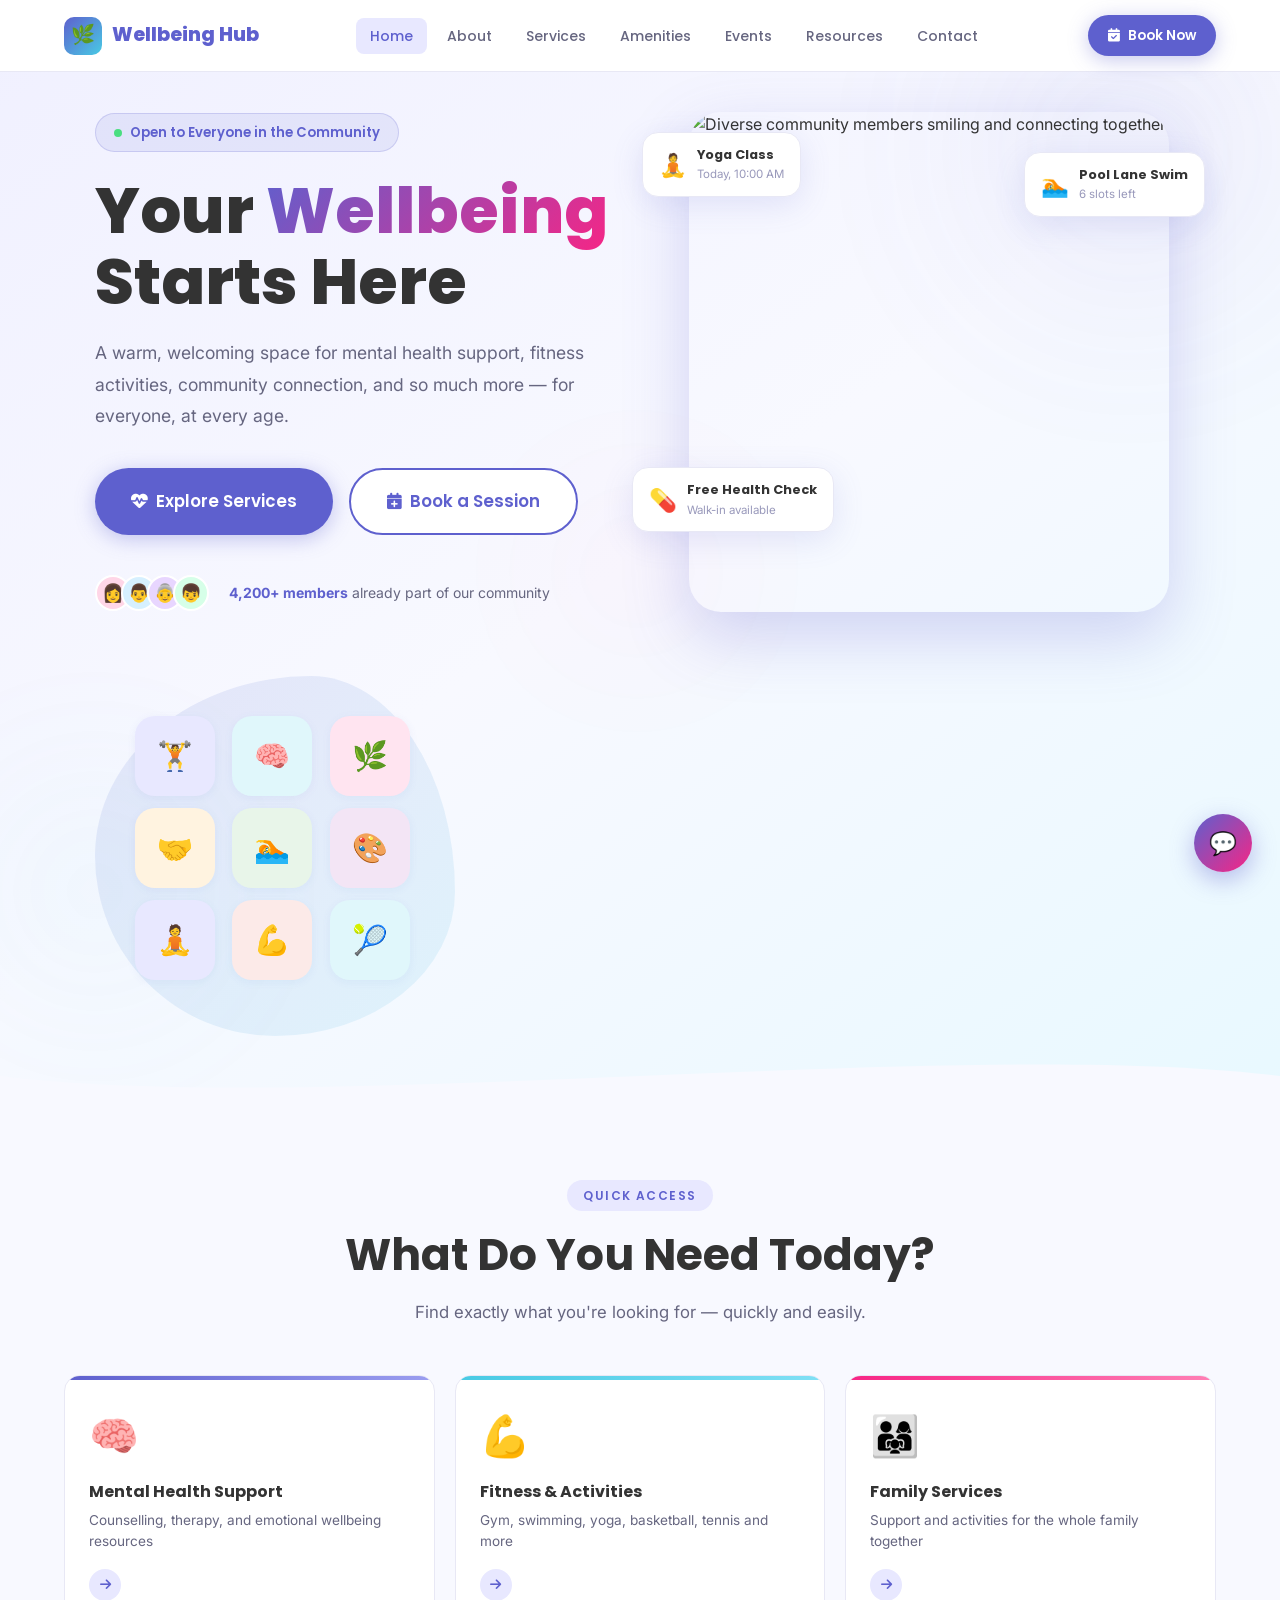
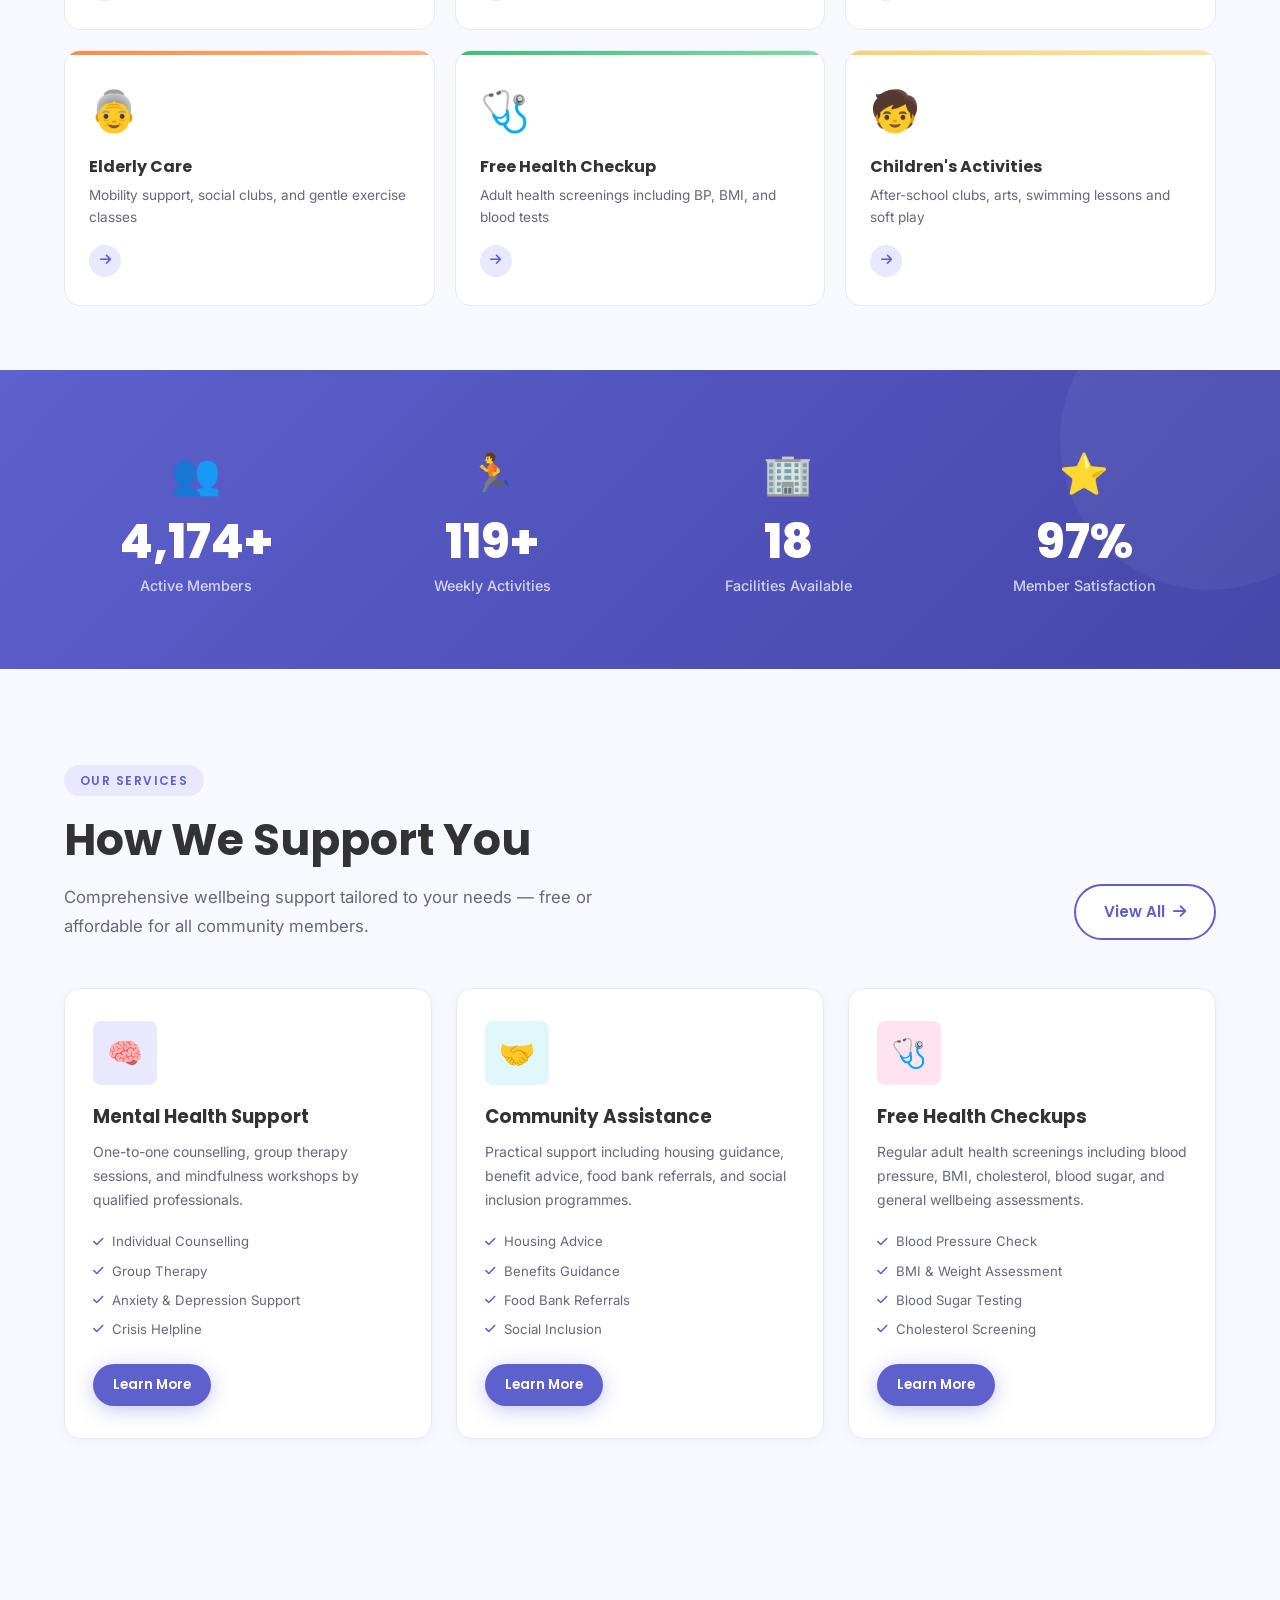
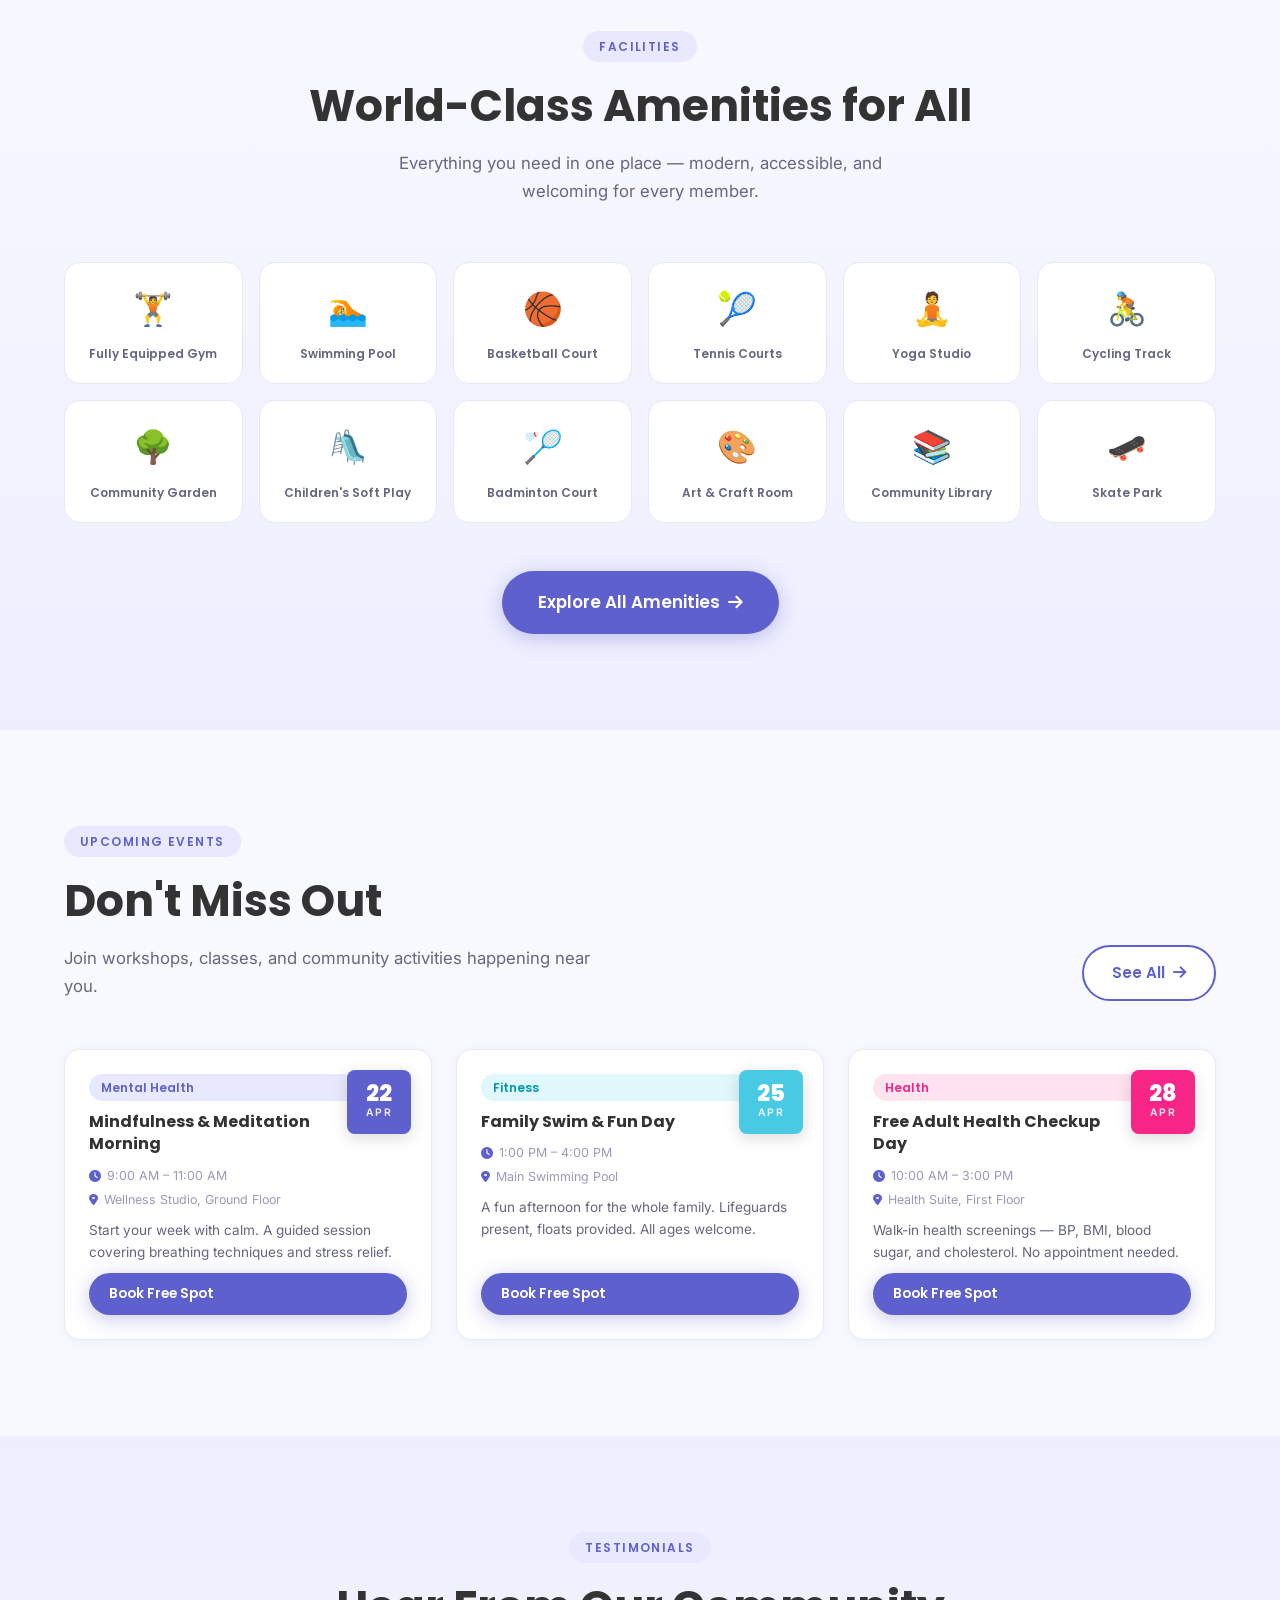
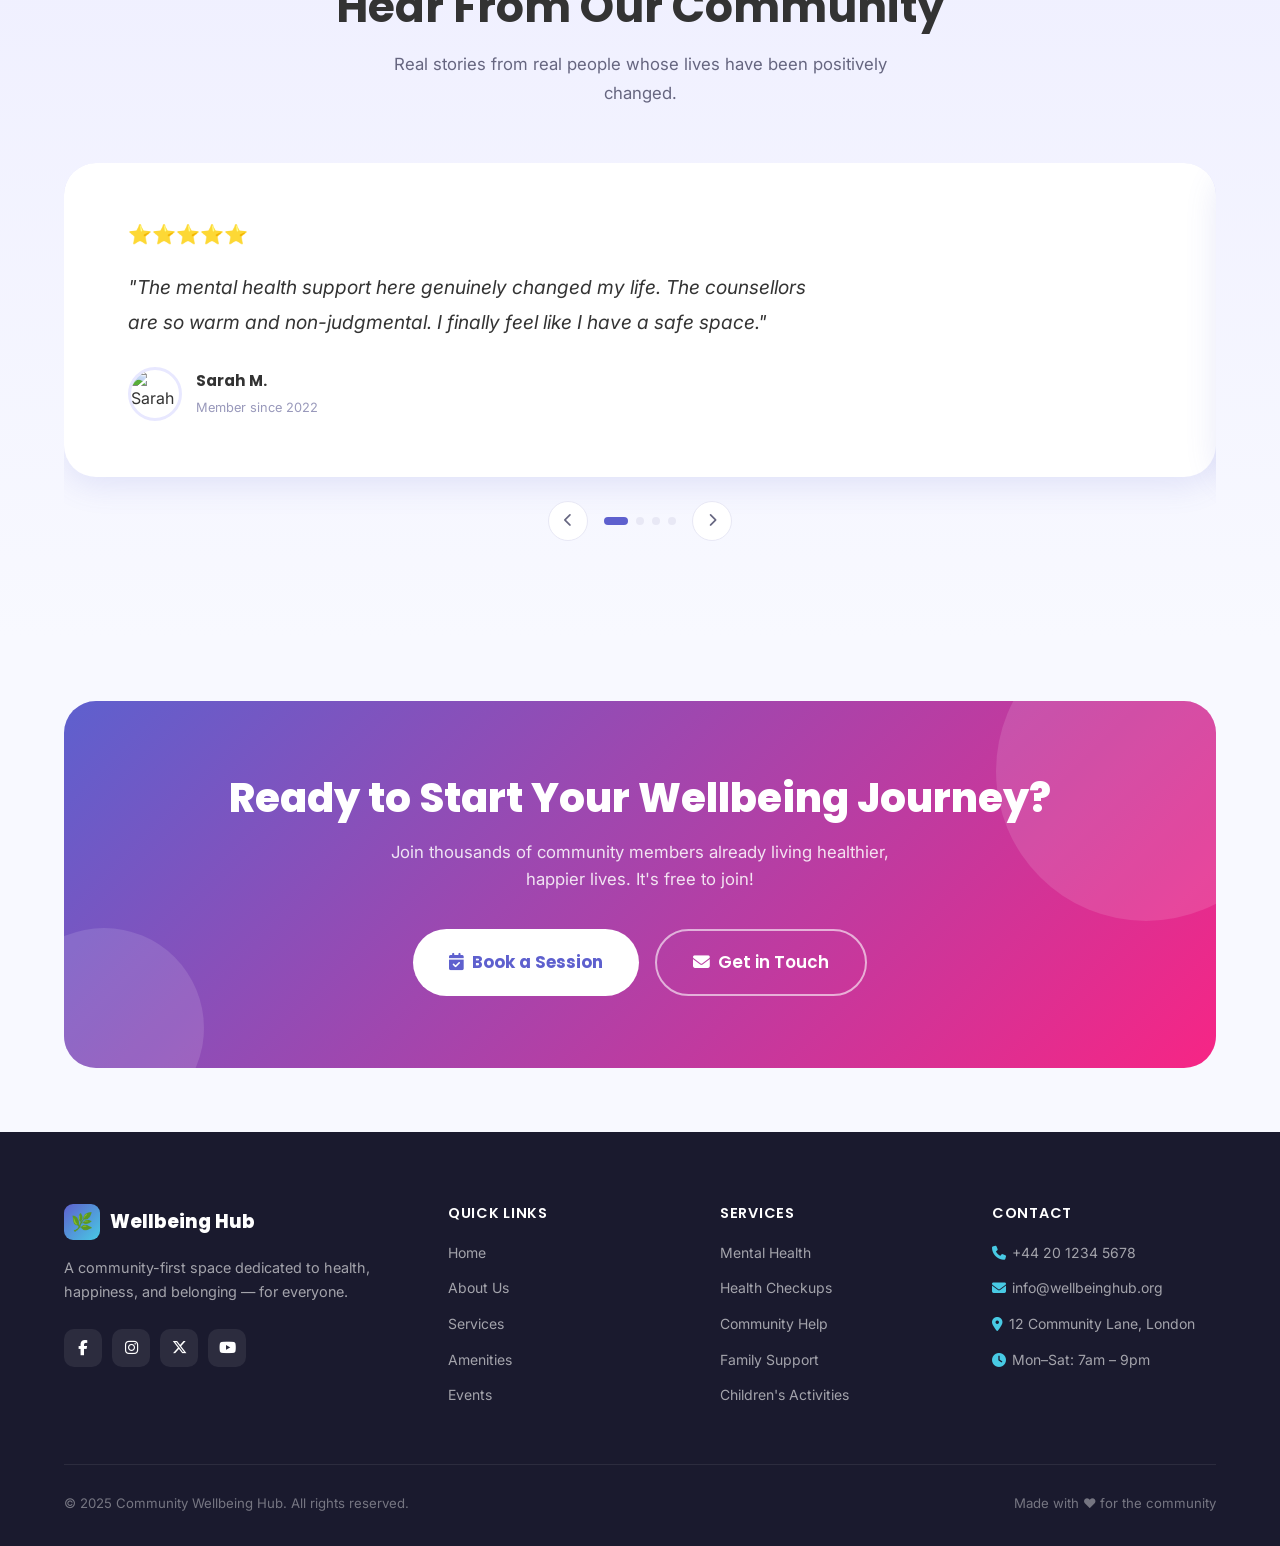
==== commit bc8634db: "Complete amenities page with real images" ====
--- a/index.html
+++ b/index.html
@@ -95,18 +95,24 @@
       </div>
 
       <div class="hero-visual">
-        <div class="hero-card-float hero-card-1">
-          <span>🧘</span>
-          <div><strong>Yoga Class</strong><p>Today, 10:00 AM</p></div>
-        </div>
-        <div class="hero-card-float hero-card-2">
-          <span>💊</span>
-          <div><strong>Free Health Check</strong><p>Walk-in available</p></div>
-        </div>
-        <div class="hero-card-float hero-card-3">
-          <span>🏊</span>
-          <div><strong>Pool Lane Swim</strong><p>6 slots left</p></div>
-        </div>
+  <div class="hero-card-float hero-card-1">
+    <span>🧘</span>
+    <div><strong>Yoga Class</strong><p>Today, 10:00 AM</p></div>
+  </div>
+  <div class="hero-card-float hero-card-2">
+    <span>💊</span>
+    <div><strong>Free Health Check</strong><p>Walk-in available</p></div>
+  </div>
+  <div class="hero-card-float hero-card-3">
+    <span>🏊</span>
+    <div><strong>Pool Lane Swim</strong><p>6 slots left</p></div>
+  </div>
+  <img
+    src="images/hero/hero-main.jpg"
+    alt="Diverse community members smiling and connecting together"
+    class="hero-main-img"
+  />
+</div>
         <div class="hero-illustration">
           <div class="hero-blob"></div>
           <div class="hero-icon-grid">
@@ -367,33 +373,53 @@
             <div class="t-stars">⭐⭐⭐⭐⭐</div>
             <p class="t-quote">"The mental health support here genuinely changed my life. The counsellors are so warm and non-judgmental. I finally feel like I have a safe space."</p>
             <div class="t-author">
-              <div class="t-avatar" style="background:#E8E8FF">👩</div>
-              <div><strong>Sarah M.</strong><span>Member since 2022</span></div>
-            </div>
+  <div class="t-avatar-img">
+    <img src="images/testimonials/sarah.jpg" alt="Sarah M." />
+  </div>
+  <div>
+    <strong>Sarah M.</strong>
+    <span>Member since 2022</span>
+  </div>
+</div>
           </div>
           <div class="testimonial-card">
             <div class="t-stars">⭐⭐⭐⭐⭐</div>
             <p class="t-quote">"I bring my dad here every Tuesday for the elderly social club. He's made so many friends and his mood has completely transformed. Incredible place."</p>
             <div class="t-author">
-              <div class="t-avatar" style="background:#E0F7FB">👨</div>
-              <div><strong>James T.</strong><span>Family Member</span></div>
-            </div>
+  <div class="t-avatar-img">
+    <img src="images/testimonials/patricia.jpg" alt="Patricia K." />
+  </div>
+  <div>
+    <strong>Patricia K.</strong>
+    <span>Local Resident</span>
+  </div>
+</div>
           </div>
           <div class="testimonial-card">
             <div class="t-stars">⭐⭐⭐⭐⭐</div>
             <p class="t-quote">"The free health checkup caught my high blood pressure early. The staff were brilliant and I was referred quickly. It could have saved my life."</p>
             <div class="t-author">
-              <div class="t-avatar" style="background:#FFE4F0">👵</div>
-              <div><strong>Patricia K.</strong><span>Local Resident</span></div>
-            </div>
+  <div class="t-avatar-img">
+    <img src="images/testimonials/james.jpg" alt="James T." />
+  </div>
+  <div>
+    <strong>James T.</strong>
+    <span>Family Member</span>
+  </div>
+</div>
           </div>
           <div class="testimonial-card">
             <div class="t-stars">⭐⭐⭐⭐⭐</div>
             <p class="t-quote">"My kids absolutely love the after-school clubs and soft play area. As a single mum, having an affordable, safe space nearby is everything."</p>
             <div class="t-author">
-              <div class="t-avatar" style="background:#D6FFE8">👩‍👧</div>
-              <div><strong>Amina R.</strong><span>Parent & Member</span></div>
-            </div>
+  <div class="t-avatar-img">
+    <img src="images/testimonials/amina.jpg" alt="Amina R." />
+  </div>
+  <div>
+    <strong>Amina R.</strong>
+    <span>Parent & Member</span>
+  </div>
+</div>
           </div>
         </div>
         <div class="t-controls">
--- a/css/home.css
+++ b/css/home.css
@@ -211,4 +211,35 @@
 @media (max-width:480px) {
   .needs-grid { grid-template-columns:1fr; }
   .amenities-grid { grid-template-columns:repeat(2,1fr); }
+}
+/* ── Real Images ── */
+.hero-main-img {
+  width: 100%;
+  max-width: 480px;
+  height: 500px;
+  object-fit: cover;
+  border-radius: var(--radius-xl);
+  box-shadow: 0 24px 64px rgba(94,96,206,0.25);
+  animation: fadeIn 0.8s ease 0.3s both;
+  display: block;
+}
+
+.t-avatar-img {
+  width: 54px;
+  height: 54px;
+  border-radius: 50%;
+  overflow: hidden;
+  flex-shrink: 0;
+  border: 3px solid var(--primary-light);
+}
+.t-avatar-img img {
+  width: 100%;
+  height: 100%;
+  object-fit: cover;
+  object-position: top center;
+  display: block;
+}
+
+@media (max-width: 1024px) {
+  .hero-main-img { display: none; }
 }
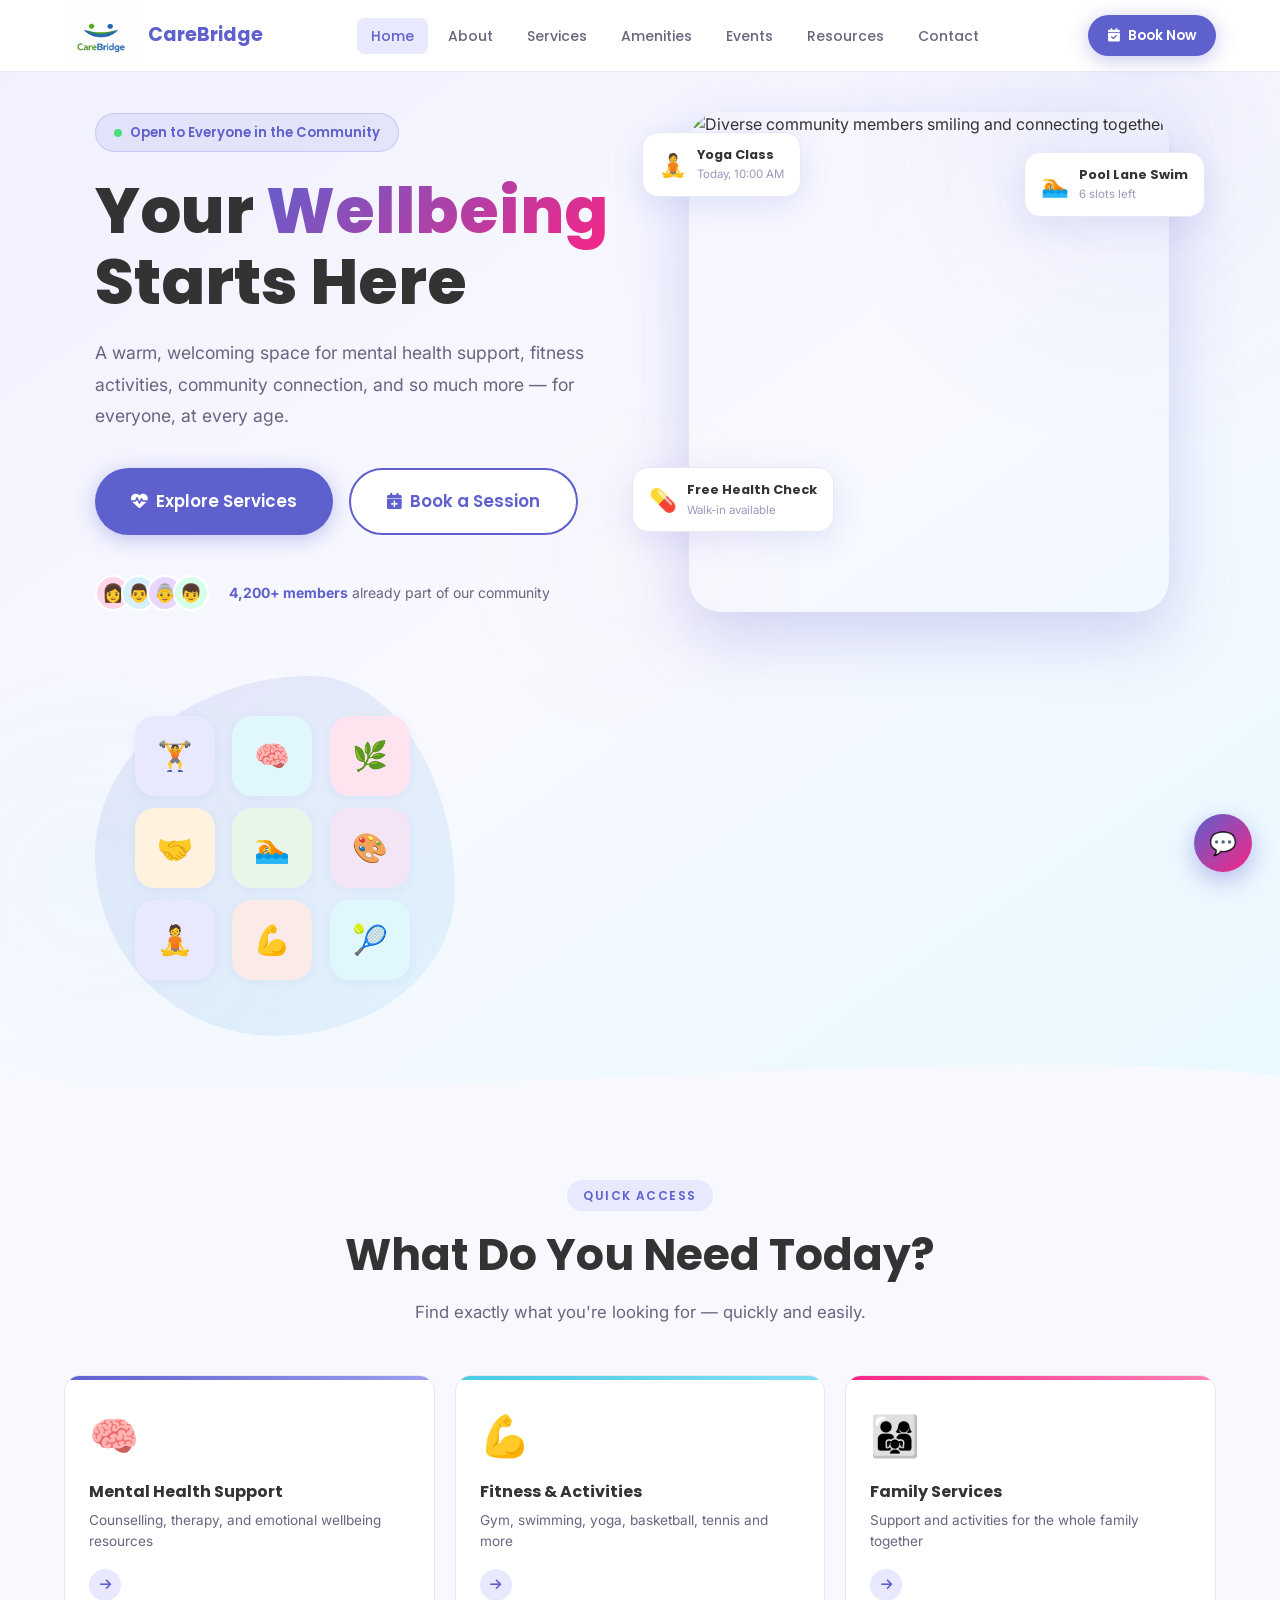
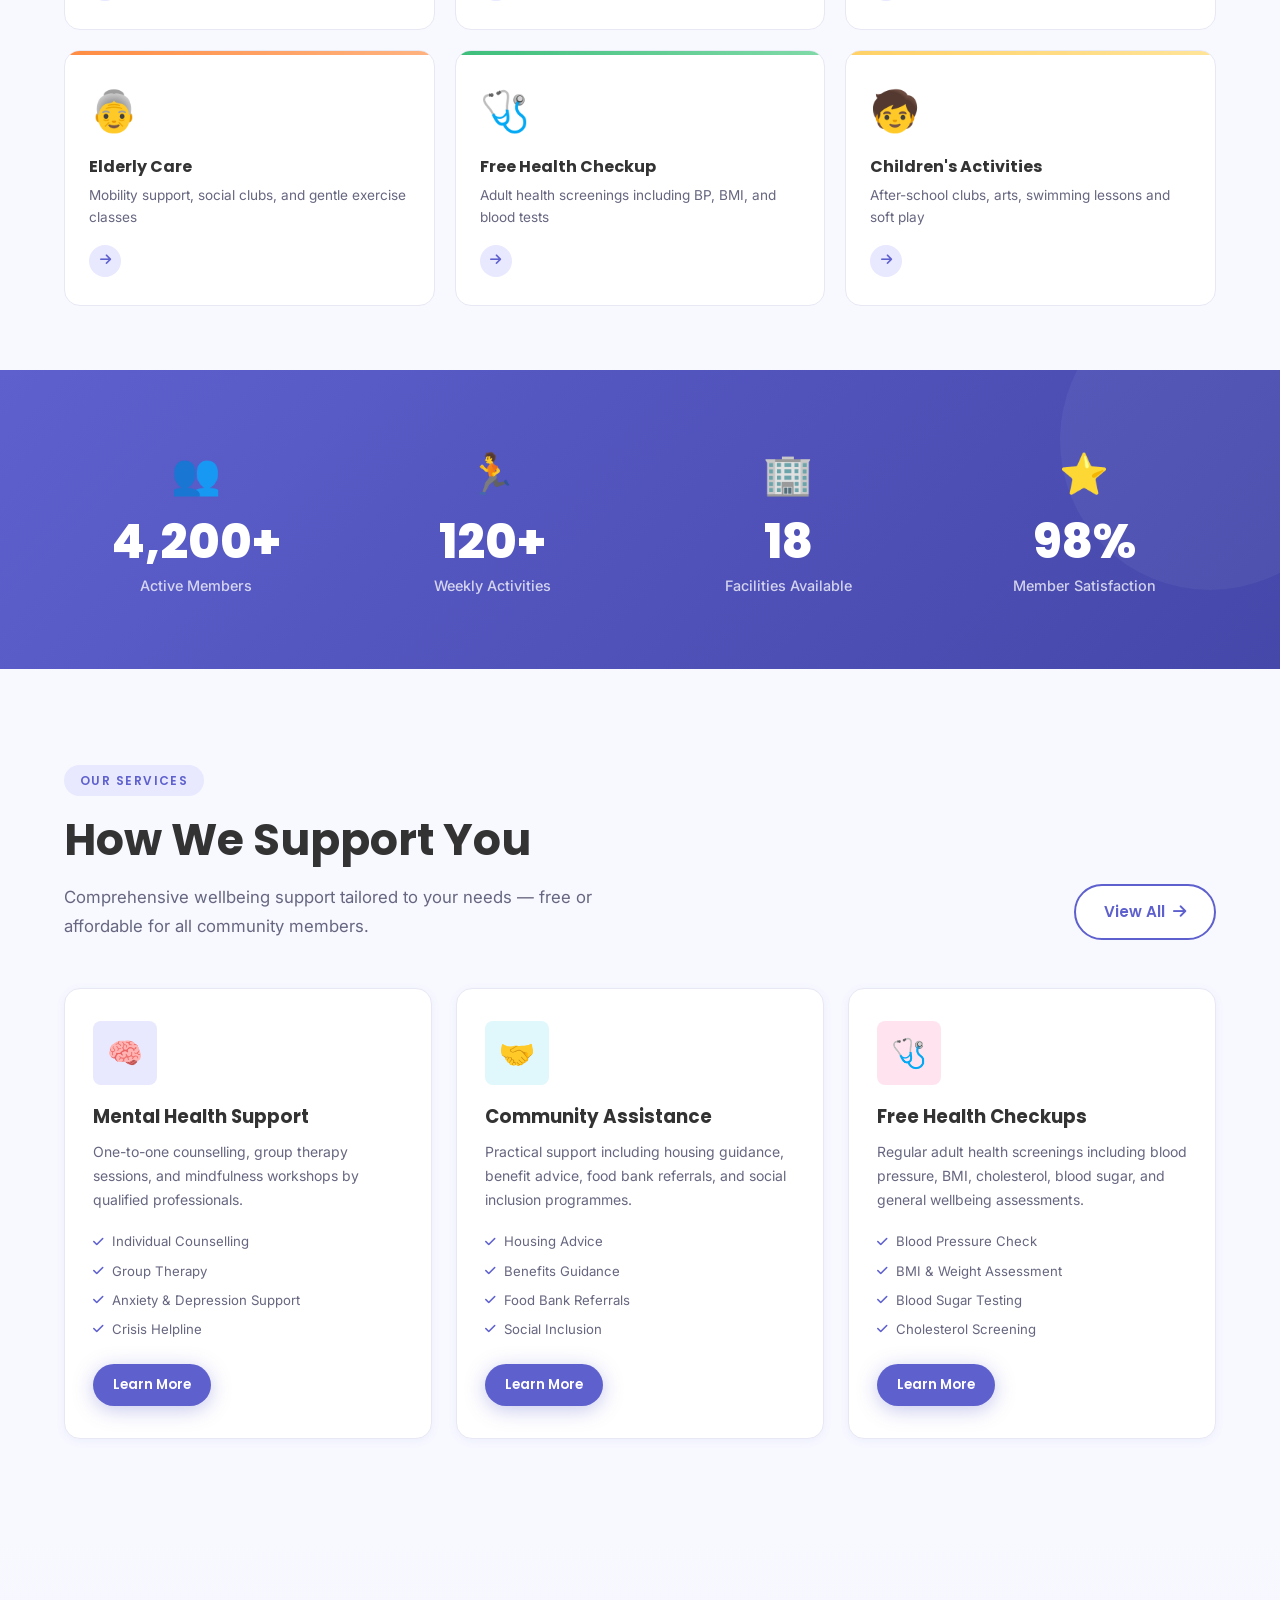
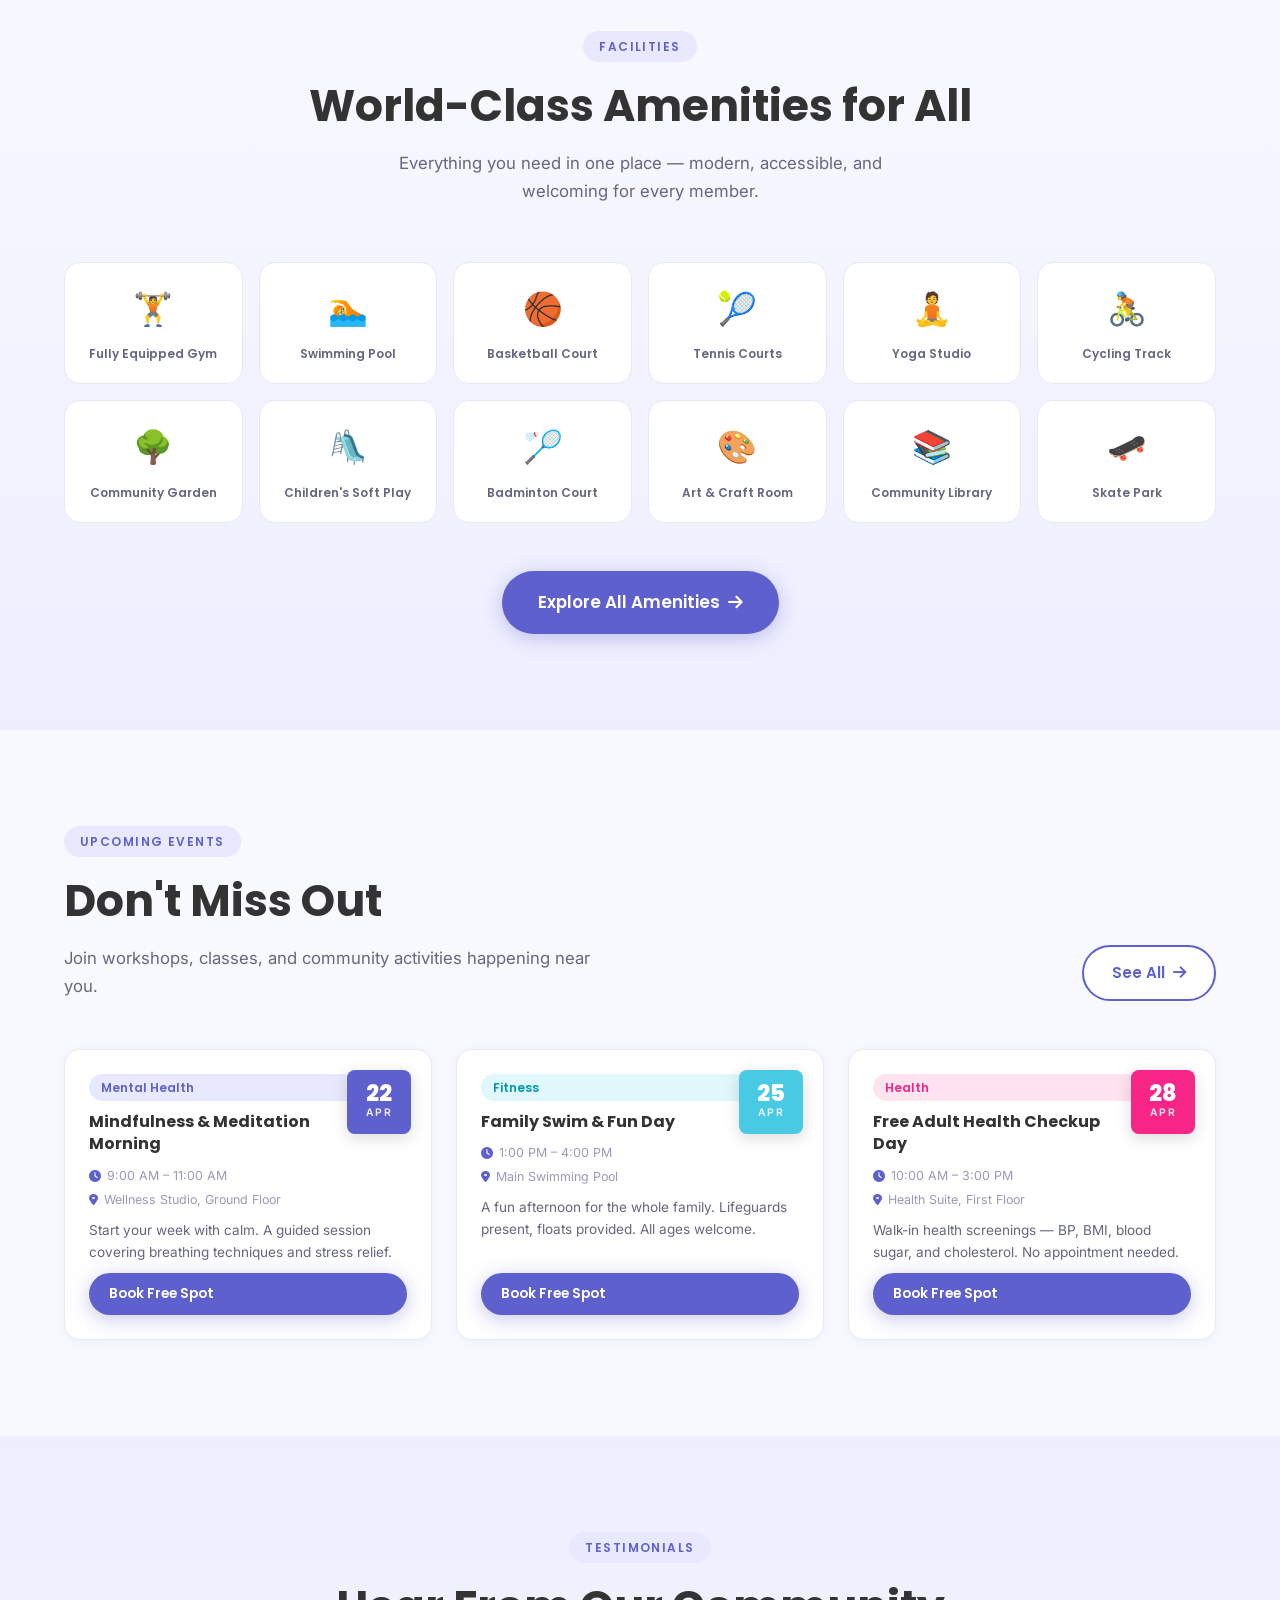
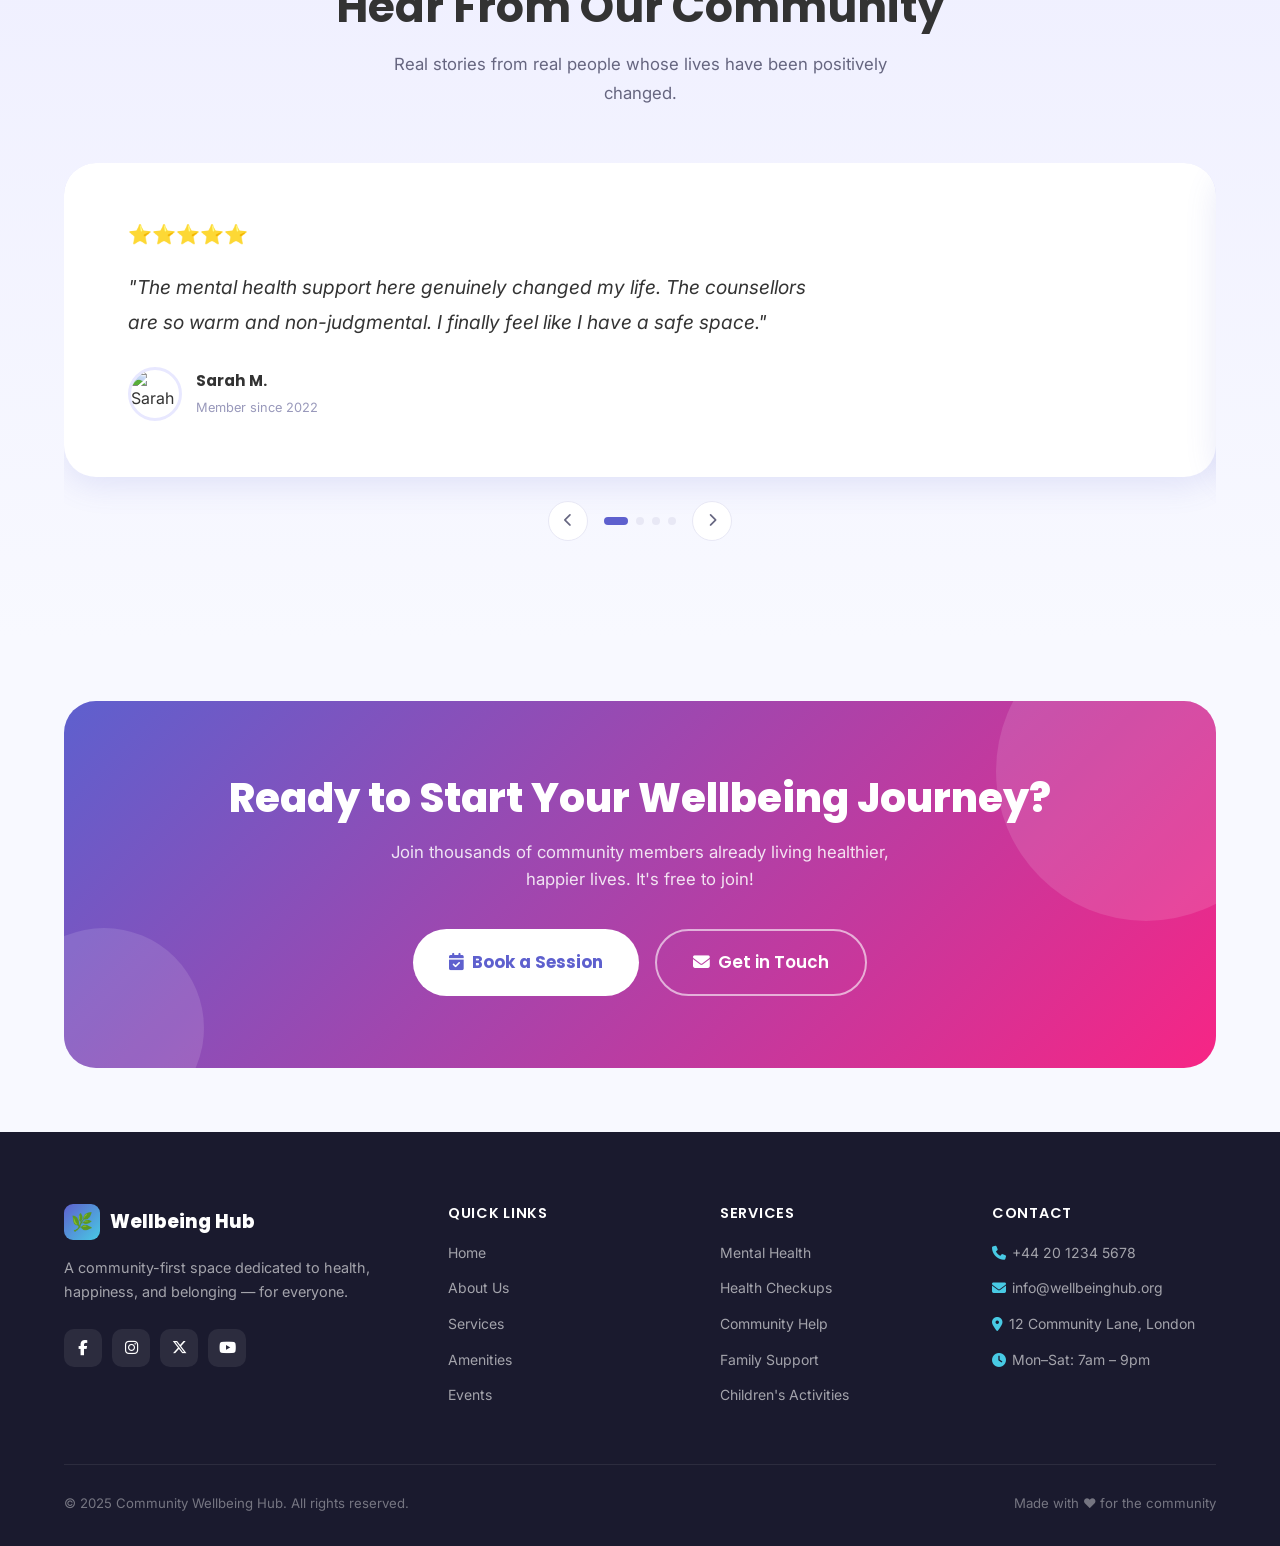
==== commit 4566f305: "changes logo for home page" ====
--- a/index.html
+++ b/index.html
@@ -18,9 +18,9 @@
   <nav class="navbar">
     <div class="container nav-inner">
       <a href="index.html" class="nav-logo">
-        <div class="nav-logo-icon">🌿</div>
-        <span>Wellbeing Hub</span>
-      </a>
+  <img src="images/logo.png" alt="CareBridge Logo" class="logo-img">
+  <span class="logo-text">CareBridge</span>
+</a>
       <ul class="nav-links">
         <li><a href="index.html" class="active">Home</a></li>
         <li><a href="pages/about.html">About</a></li>
@@ -403,14 +403,14 @@
     <img src="images/testimonials/james.jpg" alt="James T." />
   </div>
   <div>
-    <strong>James T.</strong>
+    <strong>Prabhu Dev.</strong>
     <span>Family Member</span>
   </div>
 </div>
           </div>
           <div class="testimonial-card">
             <div class="t-stars">⭐⭐⭐⭐⭐</div>
-            <p class="t-quote">"My kids absolutely love the after-school clubs and soft play area. As a single mum, having an affordable, safe space nearby is everything."</p>
+            <p class="t-quote">"My kids absolutely love the after-school clubs and soft play area. As a single dad, having an affordable, safe space nearby is everything."</p>
             <div class="t-author">
   <div class="t-avatar-img">
     <img src="images/testimonials/amina.jpg" alt="Amina R." />
--- a/css/style.css
+++ b/css/style.css
@@ -363,4 +363,26 @@
 @media (max-width: 480px) {
   .container { padding: 0 16px; }
   .btn-lg { padding: 15px 26px; font-size: 0.95rem; }
+}
+.logo-img {
+  height: 60px;
+  width: auto;
+  object-fit: contain;
+}
+.nav-logo {
+  display: flex;
+  align-items: center;
+  gap: 10px;
+}
+
+.logo-img {
+  height: 70px;
+  width: auto;
+}
+
+.logo-text {
+  font-family: 'Poppins', sans-serif;
+  font-weight: 700;
+  font-size: 1.2rem;
+  color: var(--primary);
 }
